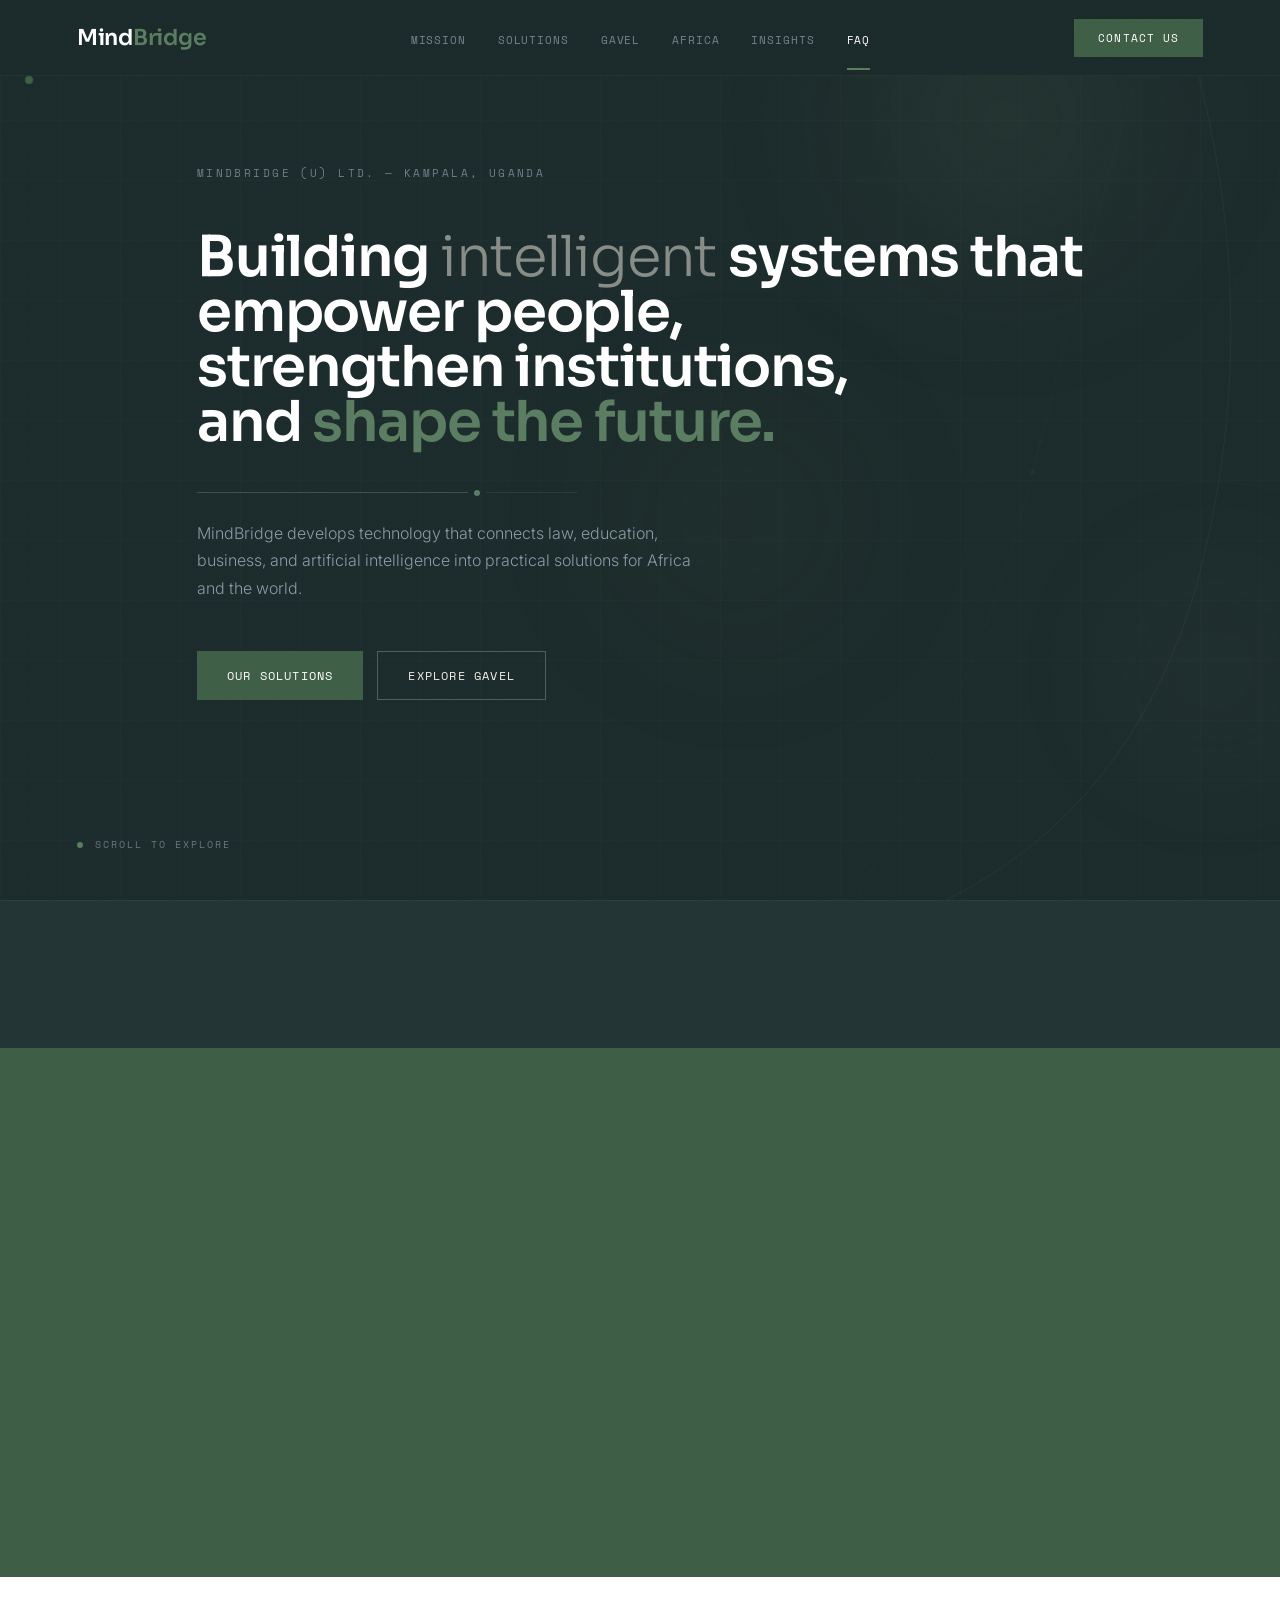
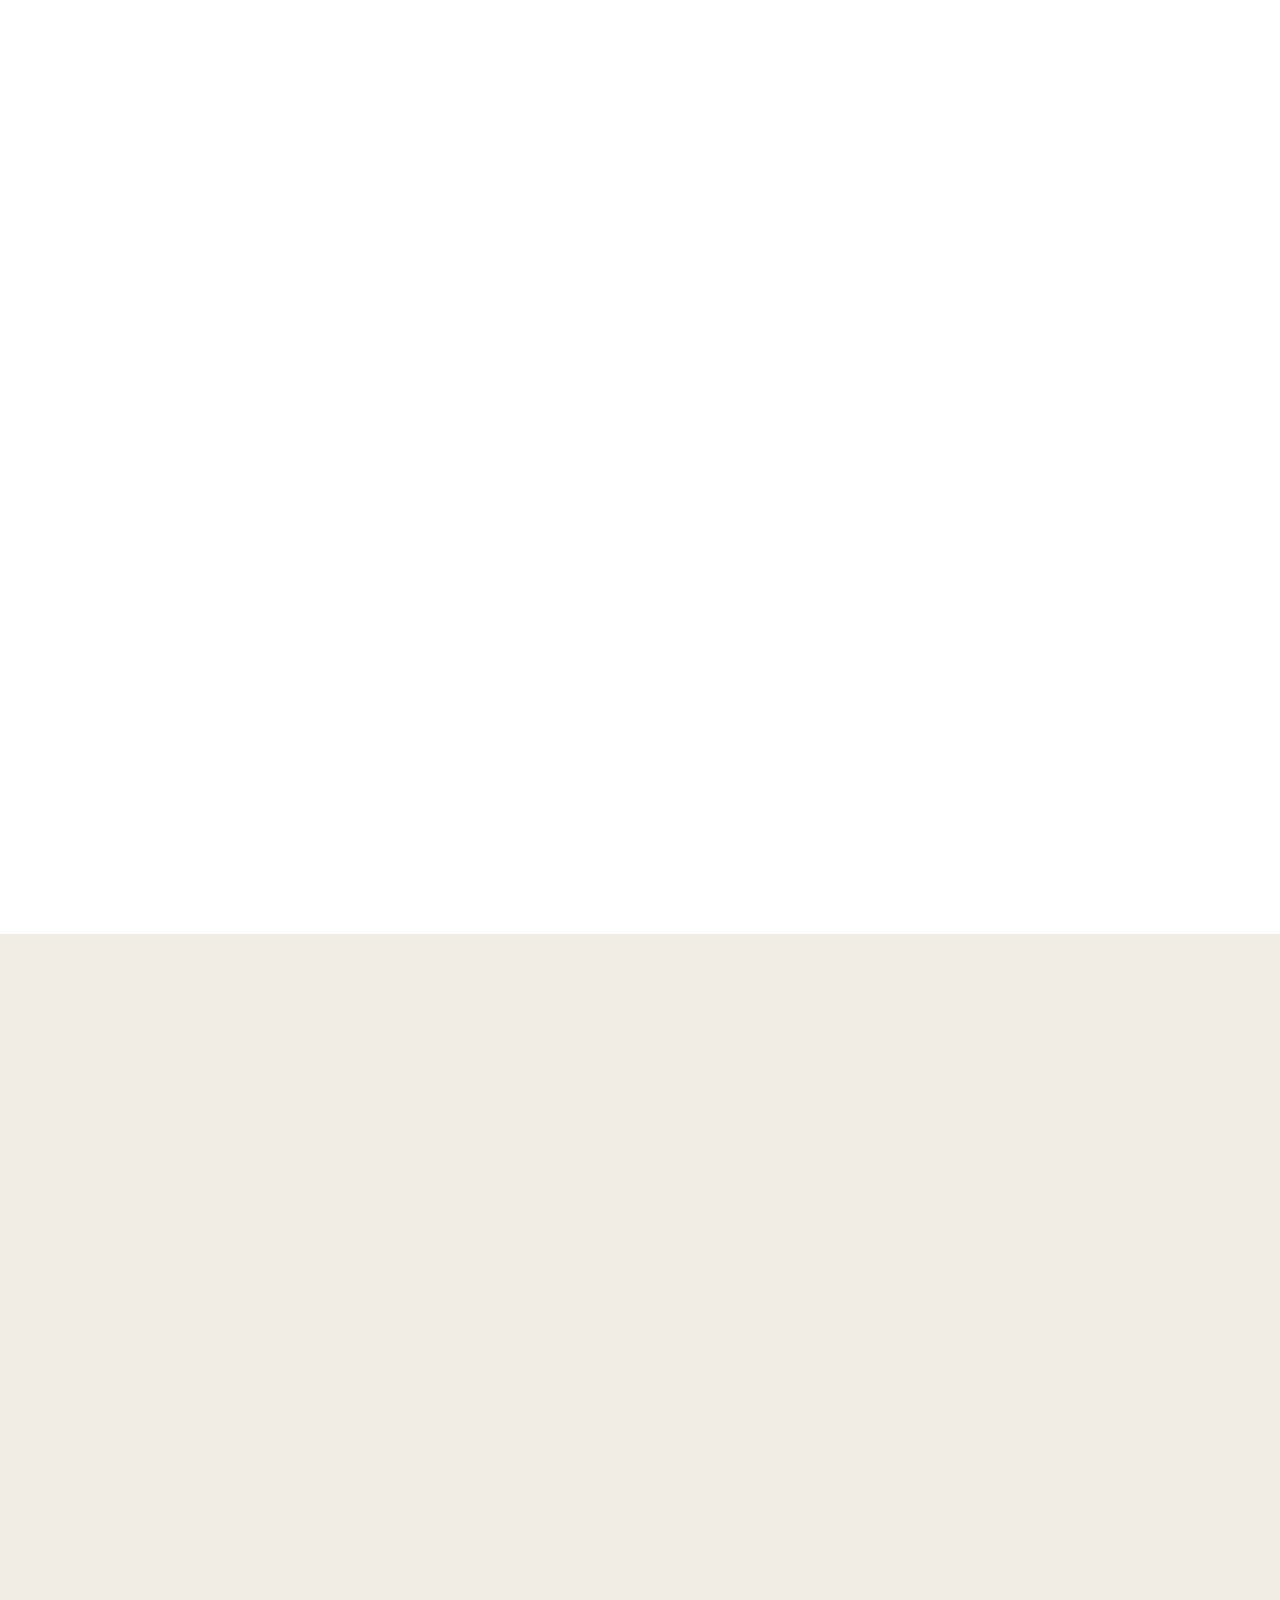
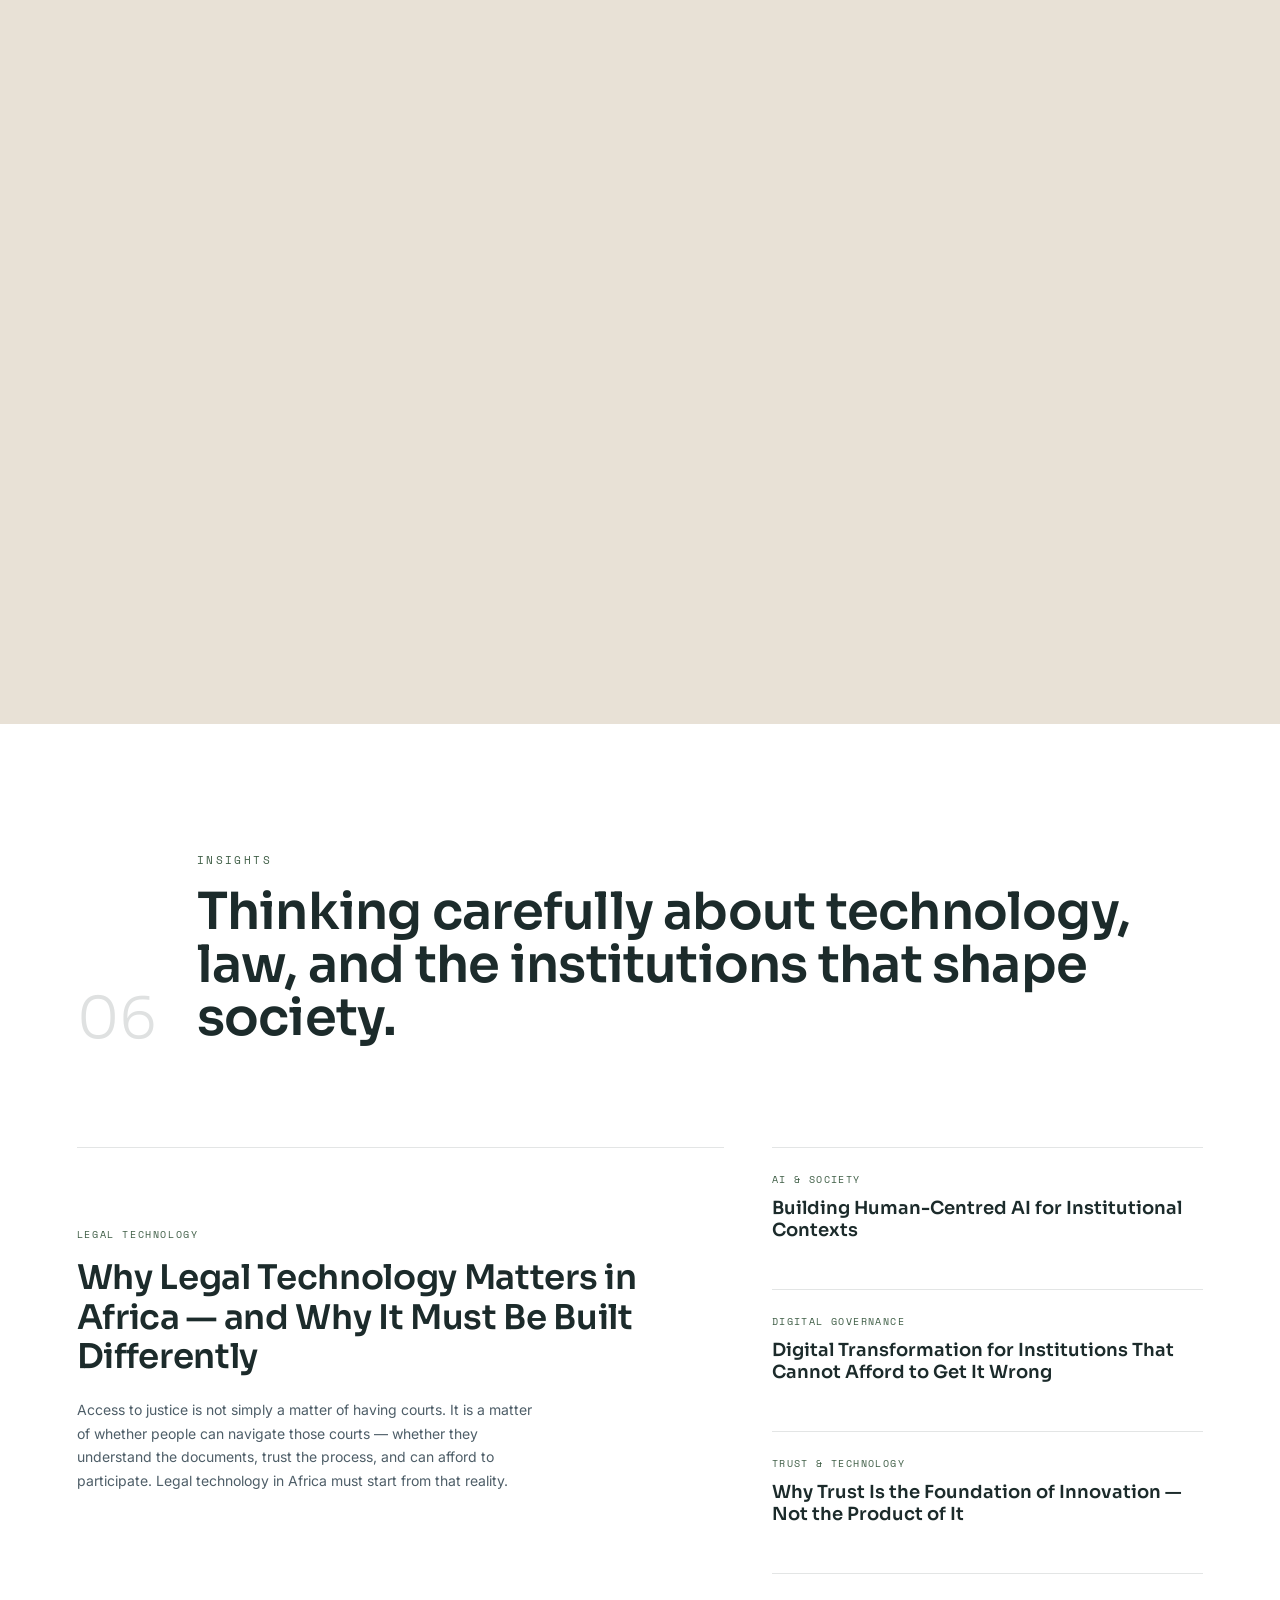
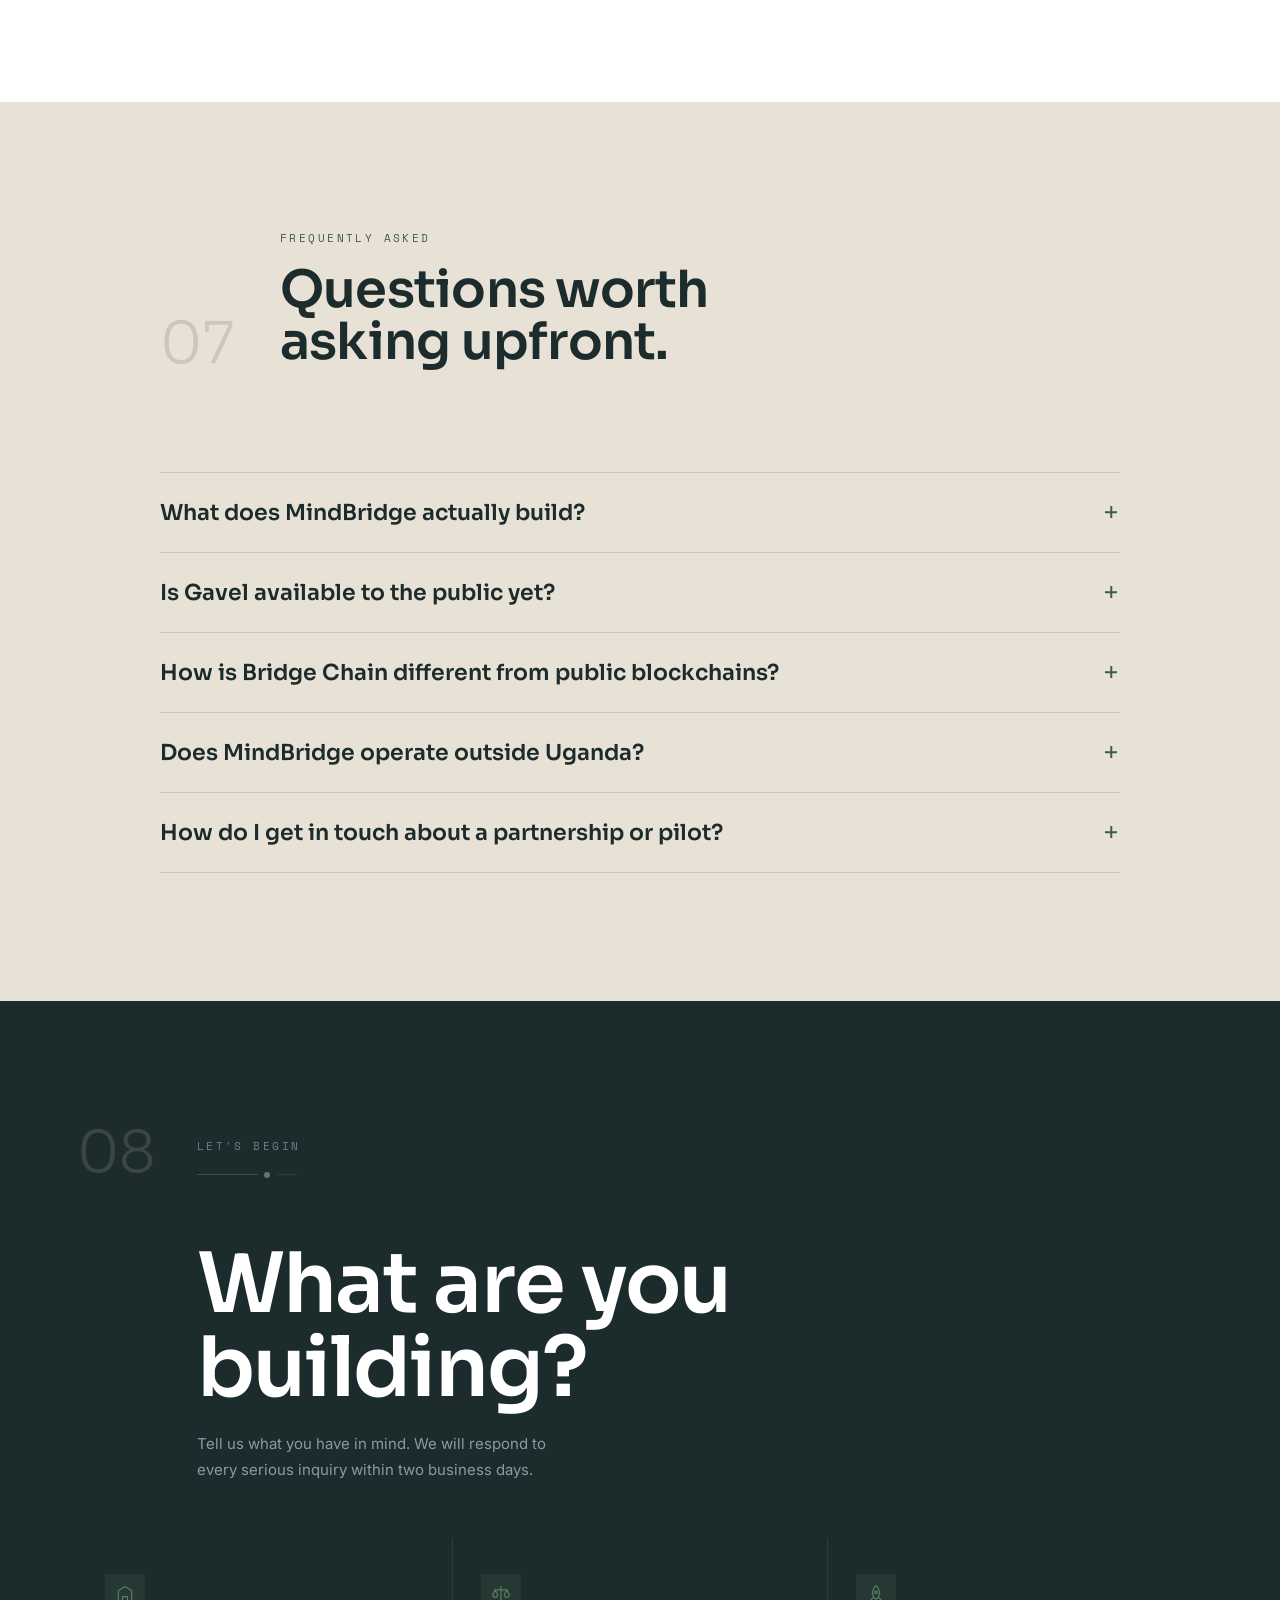
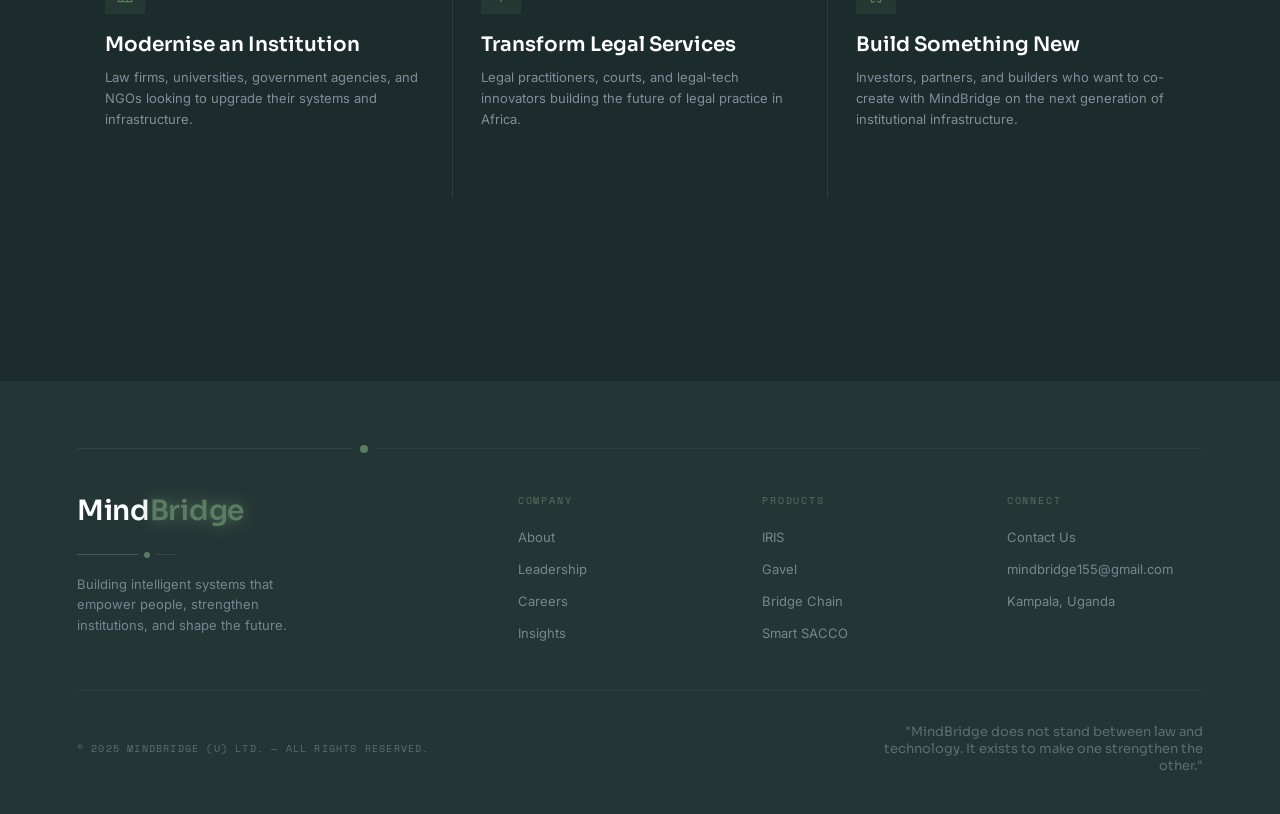
==== index.html @ 08a0a0b4 "Initial commit: MindBridge bold-editorial site Static site with hero, mission, principles, capabilit" ====
<!DOCTYPE html>
<html lang="en">
<head>
<meta charset="UTF-8">
<meta name="viewport" content="width=device-width, initial-scale=1.0">
<title>MindBridge — Building Intelligent Systems</title>
<meta name="description" content="MindBridge builds intelligent systems that connect law, education, business, and AI — starting in Uganda, built for institutions across Africa and the world.">
<meta name="theme-color" content="#1C2B2B">
<meta property="og:type" content="website">
<meta property="og:title" content="MindBridge — Building Intelligent Systems">
<meta property="og:description" content="MindBridge builds intelligent systems that connect law, education, business, and AI — starting in Uganda, built for institutions across Africa and the world.">
<link rel="icon" type="image/svg+xml" href="data:image/svg+xml,%3Csvg xmlns='http://www.w3.org/2000/svg' viewBox='0 0 32 32'%3E%3Crect width='32' height='32' rx='6' fill='%231C2B2B'/%3E%3Ctext x='16' y='22' font-family='Georgia,serif' font-size='18' fill='%235A7D61' text-anchor='middle'%3EM%3C/text%3E%3C/svg%3E">
<link rel="preconnect" href="https://fonts.googleapis.com">
<link rel="preconnect" href="https://fonts.gstatic.com" crossorigin>
<link href="https://fonts.googleapis.com/css2?family=Sora:wght@300;400;500;600;700&family=Inter:wght@300;400;500;600&family=Space+Mono:wght@400;700&display=swap" rel="stylesheet">
<link rel="stylesheet" href="css/style.css">
</head>
<body>

<a class="skip-link" href="#main-content">Skip to content</a>

<!-- ══ LOADING SCREEN ══ -->
<div id="loader">
  <div class="loader-word" id="lw">Mind<span class="vi">Bridge</span></div>
  <div class="loader-line-wrap">
    <div class="loader-bl" id="lbl"></div>
    <div class="loader-tail" id="ltail"></div>
  </div>
</div>

<!-- ══ SCROLL BRIDGE LINE ══ -->
<div id="scroll-bridge" aria-hidden="true">
  <div class="sb-track"></div>
  <div class="sb-fill" id="sb-fill"></div>
  <div class="sb-dot" id="sb-dot"></div>
</div>

<!-- ══ NAV ══ -->
<nav id="main-nav">
  <div class="nav-i">
    <a class="nav-logo" href="#" aria-label="MindBridge home">Mind<span class="vi">Bridge</span></a>
    <ul class="nav-links" id="nav-links">
      <li><a href="#mission">Mission</a></li>
      <li><a href="#capabilities">Solutions</a></li>
      <li><a href="#gavel">Gavel</a></li>
      <li><a href="#africa">Africa</a></li>
      <li><a href="#insights">Insights</a></li>
      <li><a href="#faq">FAQ</a></li>
      <li class="nav-links-cta-mobile"><button class="nav-cta" data-scroll-to="contact">Contact Us</button></li>
    </ul>
    <button class="nav-cta nav-cta-desktop" data-scroll-to="contact">Contact Us</button>
    <button class="nav-toggle" id="nav-toggle" aria-label="Toggle menu" aria-expanded="false" aria-controls="nav-links">
      <span></span><span></span><span></span>
    </button>
  </div>
</nav>

<main id="main-content">
<!-- ══════════════════════════
   HERO
══════════════════════════ -->
<section class="hero">
  <div class="hero-mesh" aria-hidden="true">
    <div class="mesh-blob mesh-blob-1"></div>
    <div class="mesh-blob mesh-blob-2"></div>
    <div class="mesh-blob mesh-blob-3"></div>
  </div>
  <div class="hero-grid"></div>
  <div class="hero-bg-leaf" aria-hidden="true">
    <svg viewBox="0 0 560 800" fill="none" preserveAspectRatio="xMaxYMid slice">
      <path d="M460 -20 C520 140 540 340 480 540 C420 720 300 800 160 840" stroke="white" stroke-width="1" opacity="0.04"/>
      <path d="M460 -20 C420 100 380 260 340 420 C300 580 240 700 160 840" stroke="white" stroke-width="0.7" opacity="0.028"/>
      <path d="M460 -20 C500 100 530 240 520 400 C508 540 460 660 380 760" stroke="white" stroke-width="0.5" opacity="0.02"/>
      <path d="M460 -20 L340 420" stroke="white" stroke-width="0.4" opacity="0.032"/>
      <circle cx="460" cy="-20" r="4" fill="white" opacity="0.035"/>
      <circle cx="340" cy="420" r="2.5" fill="white" opacity="0.025"/>
    </svg>
  </div>
  <div class="hero-body">
    <div class="hero-eye reveal"><span class="ey dk">MindBridge (U) Ltd. — Kampala, Uganda</span></div>
    <h1 class="hero-display reveal delay-1">
      Building <em>intelligent</em> systems that<br>
      empower people,<br>
      strengthen institutions,<br>
      and <span class="vi">shape the future.</span>
    </h1>
    <div class="hero-bl reveal delay-2">
      <div class="bl dk sm"><div class="s"></div><div class="d"></div><div class="t"></div></div>
    </div>
    <p class="hero-sub reveal delay-3">MindBridge develops technology that connects law, education, business, and artificial intelligence into practical solutions for Africa and the world.</p>
    <div class="hero-actions reveal delay-4">
      <button class="btn btn-v" data-scroll-to="capabilities">Our Solutions</button>
      <button class="btn btn-o" data-scroll-to="gavel">Explore Gavel</button>
    </div>
  </div>
  <div class="scroll-hint reveal delay-5">
    <div class="scroll-hint-line">
      <div class="scroll-dot"></div>
      <span class="scroll-label">Scroll to explore</span>
    </div>
  </div>
</section>

<div class="stats-strip">
  <div class="stats-inner">
    <div class="stat reveal"><div class="stat-num"><span class="stat-count" data-count="4">0</span><span class="vi">+</span></div><div class="stat-lbl">Core Products</div></div>
    <div class="stat reveal delay-1"><div class="stat-num"><span class="vi stat-count" data-count="1">0</span></div><div class="stat-lbl">Unified Identity Record</div></div>
    <div class="stat reveal delay-2"><div class="stat-num"><span class="stat-count" data-count="6">0</span><span class="vi">+</span></div><div class="stat-lbl">Sectors Served</div></div>
    <div class="stat reveal delay-3"><div class="stat-num"><span class="vi">∞</span></div><div class="stat-lbl">Built to Scale</div></div>
  </div>
</div>

<!-- ══════════════════════════
   MISSION
══════════════════════════ -->
<div id="mission" class="mission">
  <div class="mission-i reveal">
    <div class="mission-label">Our guiding<br>principle</div>
    <div class="mission-text">MindBridge exists to connect human intelligence, law, technology, and opportunity through thoughtful innovation.</div>
  </div>
</div>

<!-- ══════════════════════════
   PRINCIPLES
══════════════════════════ -->
<section id="principles" class="principles">
  <div class="principles-inner">
    <div class="ed-head reveal">
      <div class="ed-num">02</div>
      <div>
        <span class="ey v">Design &amp; Operating Philosophy</span>
        <div class="ed-title lg">Four qualities.<br>Every decision.</div>
      </div>
    </div>
    <div class="principles-grid">
      <button class="pc reveal" type="button" data-pc="0">
        <div class="pc-num">I</div>
        <div class="pc-body-col">
          <div class="pc-row-top">
            <div class="pc-title">Intelligent</div>
            <div class="pc-hint">Tap to explore</div>
          </div>
          <div class="pc-body">Technology that solves real problems with precision. Every system we build is grounded in deep research and disciplined thinking — never feature-led, always mission-led.</div>
        </div>
      </button>
      <button class="pc reveal" type="button" data-pc="1">
        <div class="pc-num">II</div>
        <div class="pc-body-col">
          <div class="pc-row-top">
            <div class="pc-title">Human</div>
            <div class="pc-hint">Tap to explore</div>
          </div>
          <div class="pc-body">Systems designed for people, not processes. Accessibility is not a feature — it is the foundation. If the most constrained user can navigate it, everyone can.</div>
        </div>
      </button>
      <button class="pc reveal" type="button" data-pc="2">
        <div class="pc-num">III</div>
        <div class="pc-body-col">
          <div class="pc-row-top">
            <div class="pc-title">Enduring</div>
            <div class="pc-hint">Tap to explore</div>
          </div>
          <div class="pc-body">We build for decades, not release cycles. Infrastructure that institutions can depend on — long after the trends have passed and the headlines have moved on.</div>
        </div>
      </button>
      <button class="pc reveal" type="button" data-pc="3">
        <div class="pc-num">IV</div>
        <div class="pc-body-col">
          <div class="pc-row-top">
            <div class="pc-title">Purposeful</div>
            <div class="pc-hint">Tap to explore</div>
          </div>
          <div class="pc-body">Nothing we build exists without a reason. Every feature, every interface, every interaction must serve the mission. If it cannot justify its presence, it does not ship.</div>
        </div>
      </button>
    </div>
  </div>
</section>

<!-- ══════════════════════════
   CAPABILITIES
══════════════════════════ -->
<section id="capabilities" class="capabilities">
  <div class="cap-inner">
    <div class="ed-head reveal">
      <div class="ed-num">03</div>
      <div>
        <span class="ey v">The MindBridge Ecosystem</span>
        <div class="ed-title lg">One ecosystem. Four products.<br>Built to work as one.</div>
      </div>
    </div>
    <div class="cap-grid">
      <div class="cap-card reveal">
        <div class="cap-icon" aria-hidden="true"><svg viewBox="0 0 24 24" fill="none" stroke="currentColor" stroke-width="1.5" stroke-linecap="round" stroke-linejoin="round"><path d="M12 3l7 3v5c0 4.5-3 8-7 9-4-1-7-4.5-7-9V6l7-3z"/><path d="M9 12l2 2 4-4"/></svg></div>
        <div class="cap-name-col">
          <div class="cap-eye">IRIS</div>
          <div class="cap-name">Identity Infrastructure</div>
        </div>
        <div class="cap-copy">
          <div class="cap-body">One verified record, recognised across every institution and transaction in Uganda.</div>
          <div class="cap-more">The identity spine of the MindBridge ecosystem — built on Bridge Chain for permanent, auditable verification across every institutional context.</div>
        </div>
      </div>
      <div class="cap-card reveal">
        <div class="cap-icon" aria-hidden="true"><svg viewBox="0 0 24 24" fill="none" stroke="currentColor" stroke-width="1.5" stroke-linecap="round" stroke-linejoin="round"><path d="M12 3v18"/><path d="M5 7h14"/><path d="M5 7l-3 6a3 3 0 006 0l-3-6z"/><path d="M19 7l-3 6a3 3 0 006 0l-3-6z"/></svg></div>
        <div class="cap-name-col">
          <div class="cap-eye">Gavel</div>
          <div class="cap-name">Legal Technology</div>
        </div>
        <div class="cap-copy">
          <div class="cap-body">Formalisation for Uganda's real economy — not just those who already know the system.</div>
          <div class="cap-more">Smart document creation, digital signatures, and identity-verified contracts. Legal access for individuals and businesses at every level of formality.</div>
        </div>
      </div>
      <div class="cap-card reveal">
        <div class="cap-icon" aria-hidden="true"><svg viewBox="0 0 24 24" fill="none" stroke="currentColor" stroke-width="1.5" stroke-linecap="round" stroke-linejoin="round"><path d="M9 15l6-6"/><path d="M8 12a4 4 0 010-6l2-2a4 4 0 016 6l-1 1"/><path d="M16 12a4 4 0 010 6l-2 2a4 4 0 01-6-6l1-1"/></svg></div>
        <div class="cap-name-col">
          <div class="cap-eye">Bridge Chain</div>
          <div class="cap-name">Blockchain Infrastructure</div>
        </div>
        <div class="cap-copy">
          <div class="cap-body">Immutable records. Verifiable history. A foundation that institutions can trust.</div>
          <div class="cap-more">Permissioned blockchain infrastructure that gives every transaction a permanent, tamper-proof record — the trust layer beneath everything MindBridge builds.</div>
        </div>
      </div>
      <div class="cap-card reveal">
        <div class="cap-icon" aria-hidden="true"><svg viewBox="0 0 24 24" fill="none" stroke="currentColor" stroke-width="1.5" stroke-linecap="round" stroke-linejoin="round"><path d="M3 10l9-6 9 6"/><path d="M5 10v9M9 10v9M15 10v9M19 10v9"/><path d="M3 21h18"/></svg></div>
        <div class="cap-name-col">
          <div class="cap-eye">Smart SACCO</div>
          <div class="cap-name">Cooperative Finance</div>
        </div>
        <div class="cap-copy">
          <div class="cap-body">Identity-first financial infrastructure for Uganda's cooperative sector.</div>
          <div class="cap-more">Built on IRIS and Bridge Chain, Smart SACCO connects Uganda's informal savings groups to formal financial systems — without erasing what makes them work.</div>
        </div>
      </div>
      <div class="cap-card reveal">
        <div class="cap-icon" aria-hidden="true"><svg viewBox="0 0 24 24" fill="none" stroke="currentColor" stroke-width="1.5" stroke-linecap="round" stroke-linejoin="round"><circle cx="12" cy="12" r="3"/><path d="M12 3v3M12 18v3M3 12h3M18 12h3M5.6 5.6l2.1 2.1M16.3 16.3l2.1 2.1M5.6 18.4l2.1-2.1M16.3 7.7l2.1-2.1"/></svg></div>
        <div class="cap-name-col">
          <div class="cap-eye">AI Research</div>
          <div class="cap-name">Applied Intelligence</div>
        </div>
        <div class="cap-copy">
          <div class="cap-body">AI systems designed for African legal and institutional contexts — not adapted, built here.</div>
          <div class="cap-more">Legal document intelligence, natural language processing for Luganda and English, and predictive analytics grounded in Uganda's real institutional landscape.</div>
        </div>
      </div>
      <div class="cap-card reveal">
        <div class="cap-icon" aria-hidden="true"><svg viewBox="0 0 24 24" fill="none" stroke="currentColor" stroke-width="1.5" stroke-linecap="round" stroke-linejoin="round"><path d="M6 3v18"/><path d="M6 4h11l-3 4 3 4H6"/></svg></div>
        <div class="cap-name-col">
          <div class="cap-eye">Governance</div>
          <div class="cap-name">Digital Governance</div>
        </div>
        <div class="cap-copy">
          <div class="cap-body">Infrastructure for government agencies, courts, and public institutions.</div>
          <div class="cap-more">Inter-agency data sharing, citizen record management, and transparent public-sector operations built on the same identity and trust infrastructure as every other MindBridge product.</div>
        </div>
      </div>
    </div>
  </div>
</section>

<!-- ══════════════════════════
   GAVEL SHOWCASE
══════════════════════════ -->
<section id="gavel" class="gavel-showcase">
  <div class="gs-inner">
    <div class="gs-head reveal">
      <span class="ey dk">Featured Product</span>
      <div class="bl dk sm divider-sm"><div class="s"></div><div class="d"></div><div class="t"></div></div>
    </div>
    <div class="gs-layout">
      <div class="gs-num reveal">04</div>
      <div class="gs-left reveal">
        <div class="gs-subtitle">Gavel — Formalisation<br>Made Simple.</div>
        <div class="gs-body">The legal-tech platform for Uganda's real economy. Gavel connects individuals, businesses, and legal institutions through verified documentation, digital signatures, and trusted identity — making the formal legal system accessible to everyone.</div>
        <div class="gs-phases">
          <div class="gs-phase current">
            <div class="gs-phase-dot"></div>
            <div class="gs-phase-name">Phase One — Informal Economy</div>
            <div class="gs-phase-tag">Active</div>
          </div>
          <div class="gs-phase">
            <div class="gs-phase-dot"></div>
            <div class="gs-phase-name">Phase Two — SME &amp; Professional</div>
            <div class="gs-phase-tag">Planned</div>
          </div>
          <div class="gs-phase">
            <div class="gs-phase-dot"></div>
            <div class="gs-phase-name">Phase Three — Institutional</div>
            <div class="gs-phase-tag">Planned</div>
          </div>
        </div>
        <div class="gs-cta">
          <button class="btn btn-v" data-scroll-to="contact">Request Early Access</button>
        </div>
      </div>

      <!-- Animated mockup -->
      <div class="gs-mockup reveal delay-2" id="gavel-mockup">
        <div class="gm-topbar">
          <div class="gm-dots">
            <div class="gm-dot"></div><div class="gm-dot"></div><div class="gm-dot"></div>
          </div>
          <div class="gm-title">gavel.mindbridge.co — Dashboard</div>
        </div>
        <div class="gm-body">
          <!-- Stats -->
          <div class="gm-stats">
            <div class="gm-stat">
              <div class="gm-stat-num" id="gm-stat-1">0</div>
              <div class="gm-stat-lbl">Documents</div>
            </div>
            <div class="gm-stat">
              <div class="gm-stat-num"><span id="gm-stat-2">0</span><span class="vi">%</span></div>
              <div class="gm-stat-lbl">Verified</div>
            </div>
            <div class="gm-stat">
              <div class="gm-stat-num" id="gm-stat-3">0</div>
              <div class="gm-stat-lbl">Active Cases</div>
            </div>
          </div>
          <!-- Progress -->
          <div class="gm-progress">
            <div class="gm-prog-label">Identity Verification Progress</div>
            <div class="gm-prog-track">
              <div class="gm-prog-fill" id="gm-progress"></div>
            </div>
          </div>
          <!-- Documents -->
          <div class="gm-docs">
            <div class="gm-doc" id="gm-doc-1">
              <div class="gm-doc-icon" aria-hidden="true">📄</div>
              <div class="gm-doc-info">
                <div class="gm-doc-name">Tenancy Agreement — Plot 14, Ntinda</div>
                <div class="gm-doc-meta">IRIS-UG-2025-0041 · 2 parties</div>
              </div>
              <div class="gm-doc-status verified">Verified</div>
            </div>
            <div class="gm-doc" id="gm-doc-2">
              <div class="gm-doc-icon" aria-hidden="true">📋</div>
              <div class="gm-doc-info">
                <div class="gm-doc-name">Business Partnership Agreement</div>
                <div class="gm-doc-meta">GVL-DOC-2025-0189 · 3 parties</div>
              </div>
              <div class="gm-doc-status verified">Verified</div>
            </div>
            <div class="gm-doc" id="gm-doc-3">
              <div class="gm-doc-icon" aria-hidden="true">⚖️</div>
              <div class="gm-doc-info">
                <div class="gm-doc-name">Affidavit of Identity — Court Submission</div>
                <div class="gm-doc-meta">GVL-DOC-2025-0201 · Pending review</div>
              </div>
              <div class="gm-doc-status pending">Pending</div>
            </div>
          </div>
        </div>
      </div>
    </div>
  </div>
</section>

<!-- ══════════════════════════
   AFRICA MAP
══════════════════════════ -->
<section id="africa" class="africa">
  <div class="africa-inner">
    <div class="africa-head reveal">
      <span class="ey v">Built for Africa. Designed for the World.</span>
      <div class="bl sm divider-sm"><div class="s"></div><div class="d"></div><div class="t"></div></div>
    </div>
    <div class="africa-layout">
      <div class="africa-num reveal">05</div>
      <div class="africa-text reveal">
        <div class="at-title">Rooted in Uganda.<br>Reaching every institution<br>that needs us.</div>
        <div class="at-body">MindBridge begins where the need is greatest — Uganda's legal, financial, and educational systems. But the infrastructure we build is designed to scale across Africa and serve institutional needs anywhere in the world.</div>
        <div class="africa-hubs">
          <div class="hub-item"><div class="hub-dot"></div><span class="hub-name">Kampala, Uganda</span><span class="hub-tag">Headquarters</span></div>
          <div class="hub-item inactive"><div class="hub-dot"></div><span class="hub-name">Nairobi, Kenya</span><span class="hub-tag">Expansion</span></div>
          <div class="hub-item inactive"><div class="hub-dot"></div><span class="hub-name">Lagos, Nigeria</span><span class="hub-tag">Future</span></div>
          <div class="hub-item inactive"><div class="hub-dot"></div><span class="hub-name">Accra, Ghana</span><span class="hub-tag">Future</span></div>
        </div>
      </div>

      <!-- SVG Africa Map -->
      <div class="africa-map-wrap reveal delay-2">
        <svg id="africa-map" viewBox="0 0 300 340" fill="none" xmlns="http://www.w3.org/2000/svg" role="img" aria-label="Map showing MindBridge's hub in Kampala connecting to expansion cities across Africa">
          <!-- Africa outline — simplified clean path -->
          <path d="M120 10 C100 8 80 14 65 26 C50 38 42 55 38 72 C34 89 34 107 36 122 C38 137 42 150 38 162 C34 174 26 183 22 196 C18 209 20 225 26 240 C32 255 42 268 54 278 C66 288 80 294 95 296 C110 298 126 295 140 288 C154 281 166 270 175 257 C184 244 189 229 192 215 C195 201 195 187 194 174 C193 161 190 148 192 136 C194 124 202 114 206 103 C210 92 210 79 207 68 C204 57 197 48 188 41 C179 34 168 30 158 26 C148 22 135 12 120 10Z"
            fill="none" stroke="rgba(28,43,43,0.15)" stroke-width="1.5"/>

          <!-- Interior texture lines -->
          <path d="M80 80 C90 100 95 130 88 155" stroke="rgba(28,43,43,0.06)" stroke-width="1" fill="none"/>
          <path d="M140 50 C145 80 148 110 142 140" stroke="rgba(28,43,43,0.06)" stroke-width="1" fill="none"/>
          <path d="M60 140 C80 145 110 148 140 145" stroke="rgba(28,43,43,0.06)" stroke-width="1" fill="none"/>

          <!-- Connection lines between hubs -->
          <!-- Kampala → Nairobi -->
          <path id="mc-1" class="map-connection" d="M148 178 C160 175 168 170 175 162"/>
          <!-- Kampala → Lagos -->
          <path id="mc-2" class="map-connection" d="M148 178 C130 165 100 148 75 130"/>
          <!-- Kampala → Accra -->
          <path id="mc-3" class="map-connection" d="M148 178 C120 170 90 160 65 148"/>
          <!-- Kampala → World (north) -->
          <path id="mc-4" class="map-connection" d="M148 178 C150 140 148 100 142 60" stroke="rgba(90,125,97,0.3)"/>

          <!-- Kampala (HQ) — pulsing -->
          <circle id="mp-kampala" class="map-pulse" cx="148" cy="178" r="5" fill="#3F5E46"/>
          <circle id="mr-kampala" class="map-pulse-ring" cx="148" cy="178" r="4"/>

          <!-- Nairobi -->
          <circle id="mp-nairobi" class="map-pulse" cx="178" cy="160" r="3.5" fill="#8A9BA8" opacity="0"/>
          <!-- Lagos -->
          <circle id="mp-lagos" class="map-pulse" cx="72" cy="128" r="3.5" fill="#8A9BA8" opacity="0"/>
          <!-- Accra -->
          <circle id="mp-accra" class="map-pulse" cx="62" cy="146" r="3.5" fill="#8A9BA8" opacity="0"/>

          <!-- Labels -->
          <text x="152" y="192" font-family="Space Mono" font-size="7" fill="rgba(63,94,70,0.7)" letter-spacing="0.05em">Kampala</text>
          <text x="180" y="158" font-family="Space Mono" font-size="6" fill="rgba(138,155,168,0.4)" letter-spacing="0.04em">Nairobi</text>
          <text x="52" y="122" font-family="Space Mono" font-size="6" fill="rgba(138,155,168,0.35)" letter-spacing="0.04em">Lagos</text>
        </svg>
      </div>
    </div>
  </div>
</section>

<!-- ══════════════════════════
   INSIGHTS
══════════════════════════ -->
<section id="insights" class="insights">
  <div class="insights-inner">
    <div class="ed-head reveal">
      <div class="ed-num">06</div>
      <div>
        <span class="ey v">Insights</span>
        <div class="ed-title lg">Thinking carefully about technology,<br>law, and the institutions that shape society.</div>
      </div>
    </div>
    <div class="insights-grid">
      <button class="ins-card featured reveal" type="button">
        <div class="ins-cat">Legal Technology</div>
        <div class="ins-title">Why Legal Technology Matters in Africa — and Why It Must Be Built Differently</div>
        <div class="ins-underline"></div>
        <div class="ins-body">Access to justice is not simply a matter of having courts. It is a matter of whether people can navigate those courts — whether they understand the documents, trust the process, and can afford to participate. Legal technology in Africa must start from that reality.</div>
        <div class="ins-read">5 min read</div>
      </button>
      <div class="ins-side">
        <button class="ins-small reveal delay-1" type="button">
          <div class="ins-small-cat">AI &amp; Society</div>
          <div class="ins-small-title">Building Human-Centred AI for Institutional Contexts</div>
          <div class="ins-read-time">4 min read</div>
        </button>
        <button class="ins-small reveal delay-2" type="button">
          <div class="ins-small-cat">Digital Governance</div>
          <div class="ins-small-title">Digital Transformation for Institutions That Cannot Afford to Get It Wrong</div>
          <div class="ins-read-time">6 min read</div>
        </button>
        <button class="ins-small reveal delay-3" type="button">
          <div class="ins-small-cat">Trust &amp; Technology</div>
          <div class="ins-small-title">Why Trust Is the Foundation of Innovation — Not the Product of It</div>
          <div class="ins-read-time">3 min read</div>
        </button>
      </div>
    </div>
  </div>
</section>

<!-- ══════════════════════════
   FAQ
══════════════════════════ -->
<section id="faq" class="faq">
  <div class="faq-inner">
    <div class="ed-head reveal">
      <div class="ed-num">07</div>
      <div>
        <span class="ey v">Frequently Asked</span>
        <div class="ed-title lg">Questions worth<br>asking upfront.</div>
      </div>
    </div>
    <div class="faq-list">
      <div class="faq-item reveal">
        <button class="faq-q" type="button" aria-expanded="false">
          <span>What does MindBridge actually build?</span>
          <span class="faq-icon" aria-hidden="true"></span>
        </button>
        <div class="faq-a"><p>Four connected products on one foundation: IRIS for verified identity, Gavel for legal documentation, Bridge Chain as the trust and audit layer, and Smart SACCO for cooperative finance. Every product references the same identity record instead of duplicating it.</p></div>
      </div>
      <div class="faq-item reveal delay-1">
        <button class="faq-q" type="button" aria-expanded="false">
          <span>Is Gavel available to the public yet?</span>
          <span class="faq-icon" aria-hidden="true"></span>
        </button>
        <div class="faq-a"><p>Gavel is currently in Phase One, focused on Uganda's informal economy. Request early access through the contact form below and we'll reach out as later phases open to SMEs and institutions.</p></div>
      </div>
      <div class="faq-item reveal delay-2">
        <button class="faq-q" type="button" aria-expanded="false">
          <span>How is Bridge Chain different from public blockchains?</span>
          <span class="faq-icon" aria-hidden="true"></span>
        </button>
        <div class="faq-a"><p>Bridge Chain is permissioned infrastructure built for institutions, not speculation. Every participant is identity-verified through IRIS, and the chain exists to make records auditable and tamper-proof — not to be traded.</p></div>
      </div>
      <div class="faq-item reveal delay-3">
        <button class="faq-q" type="button" aria-expanded="false">
          <span>Does MindBridge operate outside Uganda?</span>
          <span class="faq-icon" aria-hidden="true"></span>
        </button>
        <div class="faq-a"><p>Not yet. We're deliberately starting where the need is greatest, proving the infrastructure in Uganda, then expanding to Nairobi, Lagos, and Accra as each product matures.</p></div>
      </div>
      <div class="faq-item reveal delay-4">
        <button class="faq-q" type="button" aria-expanded="false">
          <span>How do I get in touch about a partnership or pilot?</span>
          <span class="faq-icon" aria-hidden="true"></span>
        </button>
        <div class="faq-a"><p>Use the "What are you building?" form below and choose the path closest to your goal. Every serious inquiry gets a response within two business days.</p></div>
      </div>
    </div>
  </div>
</section>

<!-- ══════════════════════════
   CONTACT
══════════════════════════ -->
<section id="contact" class="contact-section">
  <div class="contact-inner">
    <div class="contact-head ed-head">
      <div class="ed-num on-dark">08</div>
      <div>
        <span class="ey dk">Let's Begin</span>
        <div class="bl dk sm divider-sm"><div class="s"></div><div class="d"></div><div class="t"></div></div>
      </div>
    </div>
    <div class="contact-q reveal">What are you<br>building?</div>
    <p class="reveal section-intro on-dark">Tell us what you have in mind. We will respond to every serious inquiry within two business days.</p>

    <div class="contact-paths">
      <button class="cp reveal" type="button" data-path="institution">
        <span class="cp-icon" aria-hidden="true"><svg viewBox="0 0 24 24" fill="none" stroke="currentColor" stroke-width="1.5" stroke-linecap="round" stroke-linejoin="round"><path d="M4 21V8l8-5 8 5v13"/><path d="M9 21v-6h6v6"/><path d="M4 21h16"/></svg></span>
        <div class="cp-title">Modernise an Institution</div>
        <div class="cp-desc">Law firms, universities, government agencies, and NGOs looking to upgrade their systems and infrastructure.</div>
        <div class="cp-select">Selected →</div>
      </button>
      <button class="cp reveal delay-1" type="button" data-path="legal">
        <span class="cp-icon" aria-hidden="true"><svg viewBox="0 0 24 24" fill="none" stroke="currentColor" stroke-width="1.5" stroke-linecap="round" stroke-linejoin="round"><path d="M12 3v18"/><path d="M5 7h14"/><path d="M5 7l-3 6a3 3 0 006 0l-3-6z"/><path d="M19 7l-3 6a3 3 0 006 0l-3-6z"/></svg></span>
        <div class="cp-title">Transform Legal Services</div>
        <div class="cp-desc">Legal practitioners, courts, and legal-tech innovators building the future of legal practice in Africa.</div>
        <div class="cp-select">Selected →</div>
      </button>
      <button class="cp reveal delay-2" type="button" data-path="new">
        <span class="cp-icon" aria-hidden="true"><svg viewBox="0 0 24 24" fill="none" stroke="currentColor" stroke-width="1.5" stroke-linecap="round" stroke-linejoin="round"><path d="M12 2c2.5 2 4 5.5 4 9 0 2-.5 3.5-1 4.5l-3 3-3-3c-.5-1-1-2.5-1-4.5 0-3.5 1.5-7 4-9z"/><circle cx="12" cy="10" r="1.5"/><path d="M9 16l-3 3 1 3 3-1M15 16l3 3-1 3-3-1"/></svg></span>
        <div class="cp-title">Build Something New</div>
        <div class="cp-desc">Investors, partners, and builders who want to co-create with MindBridge on the next generation of institutional infrastructure.</div>
        <div class="cp-select">Selected →</div>
      </button>
    </div>

    <div class="contact-form-wrap" id="contact-form-wrap">
      <div class="cf-context" id="cf-context"></div>
      <form class="contact-form" id="contact-form">
        <div class="fg">
          <label for="cf-name">Full Name</label>
          <input type="text" id="cf-name" name="name" placeholder="Your name" required>
        </div>
        <div class="fg">
          <label for="cf-org">Organisation</label>
          <input type="text" id="cf-org" name="organisation" placeholder="Company, firm, or institution">
        </div>
        <div class="fg">
          <label for="cf-email">Email Address</label>
          <input type="email" id="cf-email" name="email" placeholder="your@email.com" required>
        </div>
        <div class="fg">
          <label for="cf-country">Country</label>
          <input type="text" id="cf-country" name="country" placeholder="Uganda">
        </div>
        <div class="fg cf-full">
          <label for="cf-message">Tell us what you're building</label>
          <textarea id="cf-message" name="message" rows="4" placeholder="Describe what you have in mind — the problem, the goal, or simply where you are." required></textarea>
        </div>
        <div class="fg cf-full cf-start">
          <button class="btn btn-v" type="submit">Send Message</button>
          <div class="cf-status" id="cf-status" role="status" aria-live="polite"></div>
        </div>
      </form>
    </div>
  </div>
</section>
</main>

<button id="back-to-top" class="back-to-top" aria-label="Back to top" type="button">
  <svg viewBox="0 0 24 24" fill="none" stroke="currentColor" stroke-width="2" stroke-linecap="round" stroke-linejoin="round"><path d="M12 19V5"/><path d="M5 12l7-7 7 7"/></svg>
</button>

<!-- ══════════════════════════
   FOOTER
══════════════════════════ -->
<footer id="footer">
  <div class="footer-i">
    <div class="footer-bridge-complete" id="footer-bridge">
      <div class="fbc-left"></div>
      <div class="fbc-dot"></div>
      <div class="fbc-right"></div>
    </div>
    <div class="footer-top">
      <div class="f-brand">
        <div class="f-wm">Mind<span class="vi" id="footer-vi">Bridge</span></div>
        <div class="bl dk sm divider-sm"><div class="s"></div><div class="d"></div><div class="t"></div></div>
        <p class="f-tagline">Building intelligent systems that empower people, strengthen institutions, and shape the future.</p>
      </div>
      <div class="f-col">
        <div class="f-col-h">Company</div>
        <ul><li><a href="#">About</a></li><li><a href="#">Leadership</a></li><li><a href="#">Careers</a></li><li><a href="#insights">Insights</a></li></ul>
      </div>
      <div class="f-col">
        <div class="f-col-h">Products</div>
        <ul><li><a href="#capabilities">IRIS</a></li><li><a href="#gavel">Gavel</a></li><li><a href="#capabilities">Bridge Chain</a></li><li><a href="#capabilities">Smart SACCO</a></li></ul>
      </div>
      <div class="f-col">
        <div class="f-col-h">Connect</div>
        <ul>
          <li><a href="#contact">Contact Us</a></li>
          <li><a href="mailto:mindbridge155@gmail.com">mindbridge155@gmail.com</a></li>
          <li><span>Kampala, Uganda</span></li>
        </ul>
      </div>
    </div>
    <div class="footer-bottom">
      <div class="f-copy">© 2025 MindBridge (U) Ltd. — All rights reserved.</div>
      <div class="f-principle">"MindBridge does not stand between law and technology. It exists to make one strengthen the other."</div>
    </div>
  </div>
</footer>

<script src="js/main.js"></script>
</body>
</html>
---- css/style.css ----
/* ═══════════════════════════════
   DESIGN CONSTITUTION v2.0 — BOLD EDITORIAL
═══════════════════════════════ */
:root {
  --ink:         #1C2B2B;
  --ink-s:       #243535;
  --ink-m:       #2E4040;
  --parch:       #F2EDE4;
  --parch-d:     #E8E1D6;
  --verdant:     #3F5E46;
  --verdant-up:  #5A7D61;
  --verdant-p:   #EDF1EC;
  --slate:       #8A9BA8;
  --slate-lt:    #4E5E68;
  --slate-f:     rgba(138,155,168,0.1);
  --white:       #FFFFFF;
  --f-display: 'Sora', system-ui, sans-serif;
  --f-sans:  'Inter', system-ui, sans-serif;
  --f-mono:  'Space Mono', monospace;
  --ease: cubic-bezier(0.25, 0.46, 0.45, 0.94);
  --wrap-max: 1360px;
  --pad: clamp(20px, 6vw, 80px);
  --idx-w: 92px;
  --nav-h: 76px;
}
*, *::before, *::after { box-sizing: border-box; margin: 0; padding: 0; }
html { scroll-behavior: smooth; scroll-padding-top: var(--nav-h); }
body { font-family: var(--f-sans); background: var(--parch); color: var(--ink); -webkit-font-smoothing: antialiased; overflow-x: hidden; }

/* ── LOADING SCREEN ── */
#loader {
  position: fixed; inset: 0; z-index: 9999;
  background: var(--ink);
  display: flex; align-items: center; justify-content: center;
  flex-direction: column; gap: 28px;
  transition: opacity 0.6s var(--ease), visibility 0.6s;
}
#loader.done { opacity: 0; visibility: hidden; }
.loader-word {
  font-family: var(--f-display); font-size: clamp(36px, 7vw, 68px);
  font-weight: 600; color: var(--white); letter-spacing: -0.02em;
  opacity: 0; transform: translateY(10px);
  transition: opacity 0.5s var(--ease), transform 0.5s var(--ease);
}
.loader-word .vi { color: var(--verdant-up); }
.loader-word.show { opacity: 1; transform: translateY(0); }
.loader-bl {
  width: 0; height: 2px; max-width: 320px;
  background: var(--verdant-up);
  transition: width 1.2s var(--ease);
  position: relative;
}
.loader-bl::after {
  content: '';
  position: absolute; right: -4px; top: -3px;
  width: 8px; height: 8px;
  background: var(--verdant-up);
  opacity: 0; transition: opacity 0.3s;
}
.loader-bl.grow { width: 320px; }
.loader-bl.grow::after { opacity: 1; }
.loader-tail {
  width: 0; height: 1px; background: rgba(138,155,168,0.3);
  transition: width 0.8s 1.0s var(--ease);
}
.loader-tail.grow { width: 100px; }
.loader-line-wrap { display: flex; align-items: center; }

/* ── SCROLL BRIDGE LINE ── */
#scroll-bridge {
  position: fixed; left: 28px; top: var(--nav-h); bottom: 0;
  width: 2px; z-index: 100; pointer-events: none;
}
.sb-track { position: absolute; inset: 0; background: rgba(28,43,43,0.06); }
.sb-fill {
  position: absolute; top: 0; left: 0; right: 0;
  height: 0%; background: var(--verdant);
  transition: height 0.1s linear;
}
.sb-dot {
  position: absolute; left: -3px;
  width: 8px; height: 8px; border-radius: 50%;
  background: var(--verdant);
  transition: top 0.1s linear;
  top: 0%;
}
@media (max-width: 900px) { #scroll-bridge { display: none; } }

/* ── NAV ── */
nav {
  position: fixed; top: 0; left: 0; right: 0; z-index: 500;
  height: var(--nav-h);
  background: rgba(28,43,43,0.95);
  backdrop-filter: blur(16px);
  border-bottom: 1px solid rgba(255,255,255,0.04);
  transition: background 0.3s var(--ease);
}
nav.light {
  background: rgba(242,237,228,0.96);
  border-bottom: 1px solid rgba(28,43,43,0.08);
}
.nav-i {
  max-width: var(--wrap-max); margin: 0 auto; padding: 0 var(--pad);
  height: 100%; display: flex; align-items: center; justify-content: space-between;
}
.nav-logo {
  font-family: var(--f-display); font-size: 22px; font-weight: 600;
  color: var(--white); cursor: pointer; letter-spacing: -0.01em;
  text-decoration: none;
  transition: color 0.3s;
}
.nav-logo .vi { color: var(--verdant-up); }
nav.light .nav-logo { color: var(--ink); }
.nav-links { display: flex; gap: 32px; list-style: none; align-items: center; }
.nav-links a {
  font-family: var(--f-mono); font-size: 11px; letter-spacing: 0.08em; color: rgba(138,155,168,0.8);
  text-decoration: none; transition: color 0.2s; cursor: pointer;
  text-transform: uppercase;
}
.nav-links a:hover { color: var(--white); }
nav.light .nav-links a { color: var(--slate-lt); }
nav.light .nav-links a:hover { color: var(--ink); }
.nav-cta {
  font-family: var(--f-mono); font-size: 11px; font-weight: 400;
  letter-spacing: 0.1em; text-transform: uppercase;
  background: var(--verdant); color: var(--white);
  border: none; padding: 11px 24px; border-radius: 0;
  cursor: pointer; transition: background 0.2s, transform 0.2s;
}
.nav-cta:hover { background: var(--verdant-up); transform: translateY(-1px); }

.nav-links a.active { color: var(--white); position: relative; }
nav.light .nav-links a.active { color: var(--ink); }
.nav-links a.active::after {
  content: ''; position: absolute; left: 0; right: 0; bottom: -22px;
  height: 2px; background: var(--verdant-up);
}

/* Mobile nav toggle */
.nav-toggle {
  display: none; flex-direction: column; justify-content: center; gap: 5px;
  width: 32px; height: 32px; background: none; border: none; cursor: pointer;
  padding: 0; z-index: 600;
}
.nav-toggle span {
  display: block; width: 100%; height: 1.5px; background: var(--white);
  transition: transform 0.3s var(--ease), opacity 0.3s var(--ease), background 0.3s;
}
nav.light .nav-toggle span { background: var(--ink); }
.nav-toggle.active span:nth-child(1) { transform: translateY(6.5px) rotate(45deg); }
.nav-toggle.active span:nth-child(2) { opacity: 0; }
.nav-toggle.active span:nth-child(3) { transform: translateY(-6.5px) rotate(-45deg); }

.nav-links-cta-mobile { display: none; }

@media (max-width: 860px) {
  .nav-toggle { display: flex; }
  .nav-cta-desktop { display: none; }
  .nav-links {
    display: flex; flex-direction: column; align-items: flex-start; gap: 0;
    position: fixed; top: var(--nav-h); left: 0; right: 0;
    height: calc(100vh - var(--nav-h));
    background: var(--ink); padding: 12px var(--pad) 32px;
    transform: translateY(-8px); opacity: 0; visibility: hidden; pointer-events: none;
    transition: opacity 0.3s var(--ease), transform 0.3s var(--ease), visibility 0.3s;
    overflow-y: auto;
  }
  .nav-links.open { opacity: 1; transform: translateY(0); visibility: visible; pointer-events: auto; }
  .nav-links li { width: 100%; border-bottom: 1px solid rgba(255,255,255,0.06); }
  .nav-links a { display: block; padding: 20px 0; font-size: 13px; letter-spacing: 0.06em; }
  .nav-links a.active::after { display: none; }
  .nav-links-cta-mobile { display: block; width: 100%; border-bottom: none; padding: 24px 0 0; }
  .nav-links-cta-mobile .nav-cta { width: 100%; padding: 16px 22px; }
}

/* ── GLOBAL UTILS ── */
.wrap { max-width: var(--wrap-max); margin: 0 auto; padding: 0 var(--pad); }

.ey {
  font-family: var(--f-mono); font-size: 11px; letter-spacing: 0.22em;
  text-transform: uppercase; color: var(--slate); display: block;
}
.ey.v { color: var(--verdant); }
.ey.dk { opacity: 0.75; }
.ey.vp { color: var(--verdant-p); opacity: 0.65; }

/* Bridge Line component */
.bl { display: flex; align-items: center; }
.bl .s  { height: 2px; background: var(--ink); flex: 3; }
.bl .d  { width: 8px; height: 8px; border-radius: 50%; background: var(--verdant); flex-shrink: 0; margin: 0 7px; }
.bl .t  { height: 1px; background: var(--slate); flex: 1; opacity: 0.3; }
.bl.dk .s { background: var(--parch); opacity: 0.18; }
.bl.dk .d { background: var(--verdant-up); }
.bl.dk .t { opacity: 0.15; }
.bl.sm .s { height: 1px; }
.bl.sm .d { width: 6px; height: 6px; margin: 0 6px; }

/* Reveal animation */
.reveal { opacity: 0; transform: translateY(28px); transition: opacity 0.7s var(--ease), transform 0.7s var(--ease); }
.reveal.in { opacity: 1; transform: translateY(0); }
.reveal.delay-1 { transition-delay: 0.1s; }
.reveal.delay-2 { transition-delay: 0.2s; }
.reveal.delay-3 { transition-delay: 0.3s; }
.reveal.delay-4 { transition-delay: 0.4s; }
.reveal.delay-5 { transition-delay: 0.5s; }

.skip-link {
  position: fixed; top: -60px; left: 12px; z-index: 10000;
  background: var(--verdant); color: var(--white);
  font-family: var(--f-sans); font-size: 12px; font-weight: 600;
  padding: 10px 18px; text-decoration: none;
  transition: top 0.2s var(--ease);
}
.skip-link:focus { top: 12px; }

.divider-sm { margin-top: 8px; max-width: 100px; }
.section-intro { font-size: 15px; color: var(--slate); opacity: 0.9; margin: 18px 0 0; max-width: 480px; line-height: 1.7; }
.hub-item.inactive .hub-dot { background: var(--slate); opacity: 0.4; }
.hub-item.inactive .hub-tag { opacity: 0.4; }

/* ════════════════════════
   EDITORIAL SECTION HEADER
   (reused across sections — a persistent numbered
   "runner" column keeps every section on one grid)
════════════════════════ */
.ed-head {
  display: grid; grid-template-columns: var(--idx-w) 1fr;
  column-gap: 28px; align-items: end;
  margin-bottom: clamp(56px, 8vw, 120px);
}
.ed-num {
  font-family: var(--f-display); font-weight: 300;
  font-size: clamp(40px, 4.5vw, 64px); line-height: 0.85;
  color: rgba(28,43,43,0.14);
}
.ed-num.on-dark { color: rgba(242,237,228,0.14); }
.ed-head .ey { margin-bottom: 18px; }
.ed-title {
  font-family: var(--f-display); font-weight: 600; letter-spacing: -0.015em;
  line-height: 1.03; color: var(--ink);
}
.ed-title.on-dark { color: var(--white); }
.ed-title.xl { font-size: clamp(38px, 5.4vw, 80px); }
.ed-title.lg { font-size: clamp(30px, 4vw, 52px); }
@media (max-width: 720px) {
  .ed-head { grid-template-columns: 1fr; row-gap: 20px; align-items: start; }
  .ed-num { font-size: 34px; }
}

.gs-head, .africa-head, .contact-head { margin-bottom: clamp(40px, 6vw, 64px); }

/* ════════════════════════
   HERO
════════════════════════ */
.hero {
  background: var(--ink); min-height: 100vh;
  display: flex; flex-direction: column;
  position: relative; overflow: hidden;
  padding-top: var(--nav-h);
}
.hero-bg-leaf {
  position: absolute; top: 0; right: 0;
  width: 50vw; max-width: 600px; height: 100%;
  pointer-events: none;
}
.hero-bg-leaf svg { width: 100%; height: 100%; }

.hero-mesh { position: absolute; inset: 0; overflow: hidden; pointer-events: none; z-index: 0; transition: transform 0.3s ease-out; }
.mesh-blob {
  position: absolute; border-radius: 50%; filter: blur(70px);
  opacity: 0.5; will-change: transform;
  animation: meshDrift 22s ease-in-out infinite;
}
.mesh-blob-1 {
  width: 420px; height: 420px; top: -10%; right: 5%;
  background: radial-gradient(circle, rgba(90,125,97,0.35), transparent 70%);
  animation-duration: 24s;
}
.mesh-blob-2 {
  width: 320px; height: 320px; top: 40%; right: 30%;
  background: radial-gradient(circle, rgba(63,94,70,0.3), transparent 70%);
  animation-duration: 28s; animation-delay: -6s;
}
.mesh-blob-3 {
  width: 260px; height: 260px; top: 60%; right: -5%;
  background: radial-gradient(circle, rgba(138,155,168,0.18), transparent 70%);
  animation-duration: 20s; animation-delay: -12s;
}
@keyframes meshDrift {
  0%, 100% { transform: translate(0, 0) scale(1); }
  33% { transform: translate(-30px, 25px) scale(1.08); }
  66% { transform: translate(20px, -20px) scale(0.95); }
}
@media (max-width: 768px) { .hero-mesh { opacity: 0.6; } .mesh-blob-2 { display: none; } }

.hero-grid {
  position: absolute; inset: 0; pointer-events: none;
  background-image:
    linear-gradient(rgba(138,155,168,0.03) 1px, transparent 1px),
    linear-gradient(90deg, rgba(138,155,168,0.03) 1px, transparent 1px);
  background-size: 60px 60px;
}

.hero-body {
  position: relative; z-index: 2; flex: 1;
  display: flex; flex-direction: column; justify-content: center;
  padding: 64px var(--pad) 48px; max-width: var(--wrap-max); margin: 0 auto; width: 100%;
}

.hero-eye { margin-bottom: 48px; display: grid; grid-template-columns: var(--idx-w) 1fr; column-gap: 28px; }
.hero-eye .ey { grid-column: 2; }
@media (max-width: 720px) { .hero-eye { grid-template-columns: 1fr; } .hero-eye .ey { grid-column: 1; } }

.hero-display {
  font-family: var(--f-display);
  font-size: clamp(28px, 4.4vw, 60px);
  font-weight: 600; line-height: 0.98;
  letter-spacing: -0.02em; color: var(--white);
  margin-bottom: 40px;
  padding-left: calc(var(--idx-w) + 28px);
}
.hero-display em { font-style: normal; font-weight: 300; color: rgba(242,237,228,0.5); }
.hero-display .vi { color: var(--verdant-up); }
@media (max-width: 720px) { .hero-display { padding-left: 0; } }

.hero-bl { max-width: 380px; margin-bottom: 24px; margin-left: calc(var(--idx-w) + 28px); }
.hero-bl .s { transition: width 1s 0.5s var(--ease); }
@media (max-width: 720px) { .hero-bl { margin-left: 0; } }

.hero-sub {
  font-size: 16px; font-weight: 300; color: var(--slate);
  max-width: 520px; line-height: 1.74; margin-bottom: 48px;
  margin-left: calc(var(--idx-w) + 28px);
}
@media (max-width: 720px) { .hero-sub { margin-left: 0; } }
.hero-actions { display: flex; gap: 14px; flex-wrap: wrap; margin-bottom: 64px; margin-left: calc(var(--idx-w) + 28px); }
@media (max-width: 720px) { .hero-actions { margin-left: 0; } }

.scroll-hint {
  display: flex; flex-direction: column; align-items: flex-start; gap: 8px;
  position: relative; z-index: 2;
  padding: 0 var(--pad) 48px; max-width: var(--wrap-max); margin: 0 auto; width: 100%;
}
.scroll-hint-line { display: flex; align-items: center; gap: 12px; }
.scroll-dot { width: 6px; height: 6px; border-radius: 50%; background: var(--verdant-up); animation: scrollpulse 2s ease-in-out infinite; }
@keyframes scrollpulse { 0%,100%{opacity:0.3;transform:scale(1)} 50%{opacity:1;transform:scale(1.3)} }
.scroll-label { font-family: var(--f-mono); font-size: 10px; letter-spacing: 0.2em; text-transform: uppercase; color: var(--slate); opacity: 0.7; }

/* Stats strip */
.stats-strip {
  background: var(--ink-s);
  border-top: 1px solid rgba(255,255,255,0.04);
  padding: 40px var(--pad);
}
.stats-inner {
  max-width: var(--wrap-max); margin: 0 auto;
  display: grid; grid-template-columns: repeat(4, 1fr); gap: 20px;
}
.stat { display: flex; flex-direction: column; gap: 6px; padding-left: 20px; border-left: 1px solid rgba(255,255,255,0.08); }
.stat:first-child { padding-left: 0; border-left: none; }
.stat-num { font-family: var(--f-display); font-size: clamp(32px, 4vw, 48px); font-weight: 600; color: var(--white); line-height: 1; }
.stat-num .vi { color: var(--verdant-up); }
.stat-lbl { font-family: var(--f-mono); font-size: 9px; letter-spacing: 0.18em; text-transform: uppercase; color: var(--slate); opacity: 0.75; }
@media (max-width: 640px) { .stats-inner { grid-template-columns: repeat(2, 1fr); } }

/* ════════════════════════
   MISSION — full-bleed statement
════════════════════════ */
.mission { background: var(--verdant); padding: clamp(72px, 12vw, 140px) var(--pad); }
.mission-i {
  max-width: var(--wrap-max); margin: 0 auto;
  display: grid; grid-template-columns: var(--idx-w) 1fr; gap: 28px;
}
.mission-label { font-family: var(--f-mono); font-size: 12px; text-transform: uppercase; letter-spacing: 0.14em; color: var(--verdant-p); opacity: 0.85; line-height: 1.5; padding-top: 10px; }
.mission-text {
  font-family: var(--f-display); font-size: clamp(20px, 2.8vw, 34px); font-weight: 500;
  color: var(--white); line-height: 1.22; letter-spacing: -0.01em;
  max-width: 15ch;
}
@media (max-width: 720px) { .mission-i { grid-template-columns: 1fr; gap: 20px; } }

/* ════════════════════════
   PRINCIPLES — numbered manifesto rows
════════════════════════ */
.principles { background: var(--white); padding: clamp(72px, 10vw, 128px) var(--pad); }
.principles-inner { max-width: var(--wrap-max); margin: 0 auto; }

.principles-grid { display: flex; flex-direction: column; }

.pc {
  display: grid; grid-template-columns: var(--idx-w) 1fr;
  column-gap: 28px; padding: 36px 0;
  border-top: 1px solid rgba(28,43,43,0.1);
  background: none; cursor: pointer;
  text-align: left; font: inherit; color: inherit; width: 100%; appearance: none;
  transition: background 0.3s var(--ease);
}
.principles-grid .pc:last-child { border-bottom: 1px solid rgba(28,43,43,0.1); }
.pc:hover { background: var(--parch); }
.pc:focus-visible { outline: 2px solid var(--verdant); outline-offset: -2px; }
.pc.active { background: var(--ink); border-color: var(--ink); }
.pc.active + .pc { border-top-color: var(--ink); }

.pc-accent { display: none; }
.pc-num {
  font-family: var(--f-display); font-size: clamp(30px, 3vw, 40px); font-weight: 300;
  color: rgba(28,43,43,0.22); line-height: 1;
  transition: color 0.3s;
}
.pc.active .pc-num { color: rgba(242,237,228,0.25); }
.pc-body-col { }
.pc-row-top { display: flex; align-items: baseline; justify-content: space-between; gap: 20px; flex-wrap: wrap; }
.pc-title {
  font-family: var(--f-display); font-size: clamp(22px, 2.6vw, 32px); font-weight: 600;
  color: var(--ink); transition: color 0.3s;
}
.pc.active .pc-title { color: var(--white); }
.pc-body {
  font-size: 14px; color: var(--slate-lt); line-height: 1.68;
  max-height: 0; overflow: hidden; max-width: 60ch;
  transition: max-height 0.5s var(--ease), opacity 0.4s var(--ease), margin 0.3s;
  opacity: 0; margin-top: 0;
}
.pc.active .pc-body { max-height: 140px; opacity: 1; margin-top: 16px; color: var(--slate); }
.pc-hint {
  font-family: var(--f-mono); font-size: 10px; letter-spacing: 0.14em;
  text-transform: uppercase; color: var(--verdant); flex-shrink: 0;
  opacity: 1; transition: opacity 0.3s;
}
.pc.active .pc-hint { opacity: 0; }
@media (max-width: 720px) {
  .pc { grid-template-columns: 1fr; row-gap: 12px; padding: 28px 0; }
}

/* ════════════════════════
   CAPABILITIES — numbered spec rows
════════════════════════ */
.capabilities { background: var(--parch); padding: clamp(72px, 10vw, 128px) var(--pad); }
.cap-inner { max-width: var(--wrap-max); margin: 0 auto; }

.cap-grid { display: flex; flex-direction: column; }

.cap-card {
  display: grid; grid-template-columns: var(--idx-w) 1.6fr 2.4fr;
  column-gap: 28px; align-items: start; padding: 32px 0;
  border-top: 1px solid rgba(28,43,43,0.1);
  position: relative; cursor: default;
  transition: background 0.3s var(--ease);
}
.cap-grid .cap-card:last-child { border-bottom: 1px solid rgba(28,43,43,0.1); }
.cap-card:hover { background: rgba(255,255,255,0.5); }

.cap-line { display: none; }

.cap-icon {
  display: inline-flex; align-items: center; justify-content: center;
  width: 40px; height: 40px; flex-shrink: 0;
  background: var(--verdant-p); color: var(--verdant);
  transition: transform 0.4s var(--ease);
}
.cap-icon svg { width: 20px; height: 20px; }
.cap-card:hover .cap-icon { transform: scale(1.08) rotate(-3deg); }

.cap-name-col { display: flex; flex-direction: column; gap: 10px; align-self: center; }
.cap-eye { font-family: var(--f-mono); font-size: 10px; letter-spacing: 0.15em; text-transform: uppercase; color: var(--verdant); }
.cap-name { font-family: var(--f-display); font-size: clamp(20px, 2vw, 26px); font-weight: 600; color: var(--ink); }

.cap-copy { align-self: center; }
.cap-body { font-size: 14px; color: var(--slate-lt); line-height: 1.65; }
.cap-more {
  font-size: 13px; color: var(--slate-lt); line-height: 1.65;
  max-height: 0; overflow: hidden; opacity: 0;
  transition: max-height 0.4s var(--ease), opacity 0.35s var(--ease), margin 0.3s;
}
.cap-card:hover .cap-more { max-height: 100px; opacity: 1; margin-top: 10px; }

@media (max-width: 860px) {
  .cap-card { grid-template-columns: 48px 1fr; row-gap: 14px; }
  .cap-copy { grid-column: 2; }
}
@media (max-width: 560px) {
  .cap-card { grid-template-columns: 1fr; }
  .cap-copy { grid-column: 1; }
}

/* ════════════════════════
   GAVEL SHOWCASE
════════════════════════ */
.gavel-showcase { background: var(--ink); padding: clamp(72px, 10vw, 128px) var(--pad); }
.gs-inner { max-width: var(--wrap-max); margin: 0 auto; }

.gs-layout {
  display: grid; grid-template-columns: var(--idx-w) 1fr 1.15fr; column-gap: 28px; align-items: start;
}
@media (max-width: 900px) { .gs-layout { grid-template-columns: 1fr; row-gap: 40px; } }

.gs-num { font-family: var(--f-display); font-weight: 300; font-size: clamp(40px,4.5vw,64px); line-height: 0.85; color: rgba(242,237,228,0.14); }
@media (max-width: 900px) { .gs-num { font-size: 34px; } }

.gs-subtitle { font-family: var(--f-display); font-size: clamp(28px,3.8vw,44px); font-weight: 600; color: var(--white); line-height: 1.12; letter-spacing: -0.01em; margin-bottom: 20px; }
.gs-body { font-size: 14px; color: var(--slate); line-height: 1.72; margin-bottom: 32px; opacity: 0.95; max-width: 46ch; }
.gs-phases { display: flex; flex-direction: column; }
.gs-phase {
  display: flex; align-items: center; gap: 14px; padding: 16px 0;
  border-top: 1px solid rgba(255,255,255,0.08);
  transition: background 0.3s;
}
.gs-phases .gs-phase:last-child { border-bottom: 1px solid rgba(255,255,255,0.08); }
.gs-phase.current { background: rgba(90,125,97,0.1); }
.gs-phase-dot { width: 6px; height: 6px; border-radius: 50%; background: rgba(138,155,168,0.3); flex-shrink: 0; }
.gs-phase.current .gs-phase-dot { background: var(--verdant-up); }
.gs-phase-name { font-family: var(--f-sans); font-size: 13px; color: var(--slate); opacity: 0.85; }
.gs-phase.current .gs-phase-name { color: var(--white); opacity: 1; }
.gs-phase-tag { margin-left: auto; font-family: var(--f-mono); font-size: 9px; letter-spacing: 0.12em; text-transform: uppercase; color: var(--verdant-up); opacity: 0.7; }
.gs-cta { margin-top: 36px; }

.gs-mockup {
  background: var(--ink-s); border-radius: 0;
  border: 1px solid rgba(255,255,255,0.07);
  overflow: hidden; position: relative;
}
.gm-topbar {
  background: var(--ink-m); padding: 14px 20px;
  display: flex; align-items: center; gap: 10px;
  border-bottom: 1px solid rgba(255,255,255,0.05);
}
.gm-dots { display: flex; gap: 6px; }
.gm-dot { width: 8px; height: 8px; border-radius: 50%; }
.gm-dot:nth-child(1) { background: rgba(255,90,90,0.4); }
.gm-dot:nth-child(2) { background: rgba(255,180,60,0.4); }
.gm-dot:nth-child(3) { background: rgba(90,125,97,0.5); }
.gm-title { font-family: var(--f-mono); font-size: 10px; letter-spacing: 0.1em; color: var(--slate); opacity: 0.7; margin-left: 8px; }

.gm-body { padding: 22px; display: flex; flex-direction: column; gap: 16px; }

.gm-stats { display: grid; grid-template-columns: repeat(3,1fr); gap: 10px; }
.gm-stat { background: var(--ink-m); padding: 16px 14px; border: 1px solid rgba(255,255,255,0.04); }
.gm-stat-num { font-family: var(--f-display); font-size: 24px; font-weight: 600; color: var(--white); line-height: 1; transition: all 0.1s; }
.gm-stat-num .vi { color: var(--verdant-up); }
.gm-stat-lbl { font-family: var(--f-mono); font-size: 8px; letter-spacing: 0.12em; text-transform: uppercase; color: var(--slate); opacity: 0.65; margin-top: 6px; }

.gm-docs { display: flex; flex-direction: column; gap: 8px; }
.gm-doc {
  background: var(--ink-m); padding: 13px 15px;
  display: flex; align-items: center; gap: 12px;
  border: 1px solid rgba(255,255,255,0.04);
  opacity: 0; transform: translateX(-12px);
  transition: opacity 0.4s var(--ease), transform 0.4s var(--ease);
}
.gm-doc.show { opacity: 1; transform: translateX(0); }
.gm-doc-icon { font-size: 14px; }
.gm-doc-info { flex: 1; }
.gm-doc-name { font-size: 12px; color: var(--white); opacity: 0.8; }
.gm-doc-meta { font-family: var(--f-mono); font-size: 9px; color: var(--slate); opacity: 0.65; margin-top: 2px; letter-spacing: 0.08em; }
.gm-doc-status { font-family: var(--f-mono); font-size: 9px; letter-spacing: 0.1em; text-transform: uppercase; padding: 3px 9px; }
.gm-doc-status.verified { background: rgba(63,94,70,0.25); color: var(--verdant-up); }
.gm-doc-status.pending  { background: rgba(138,155,168,0.1); color: var(--slate); opacity: 0.6; }

.gm-progress { background: var(--ink-m); padding: 16px; border: 1px solid rgba(255,255,255,0.04); }
.gm-prog-label { font-family: var(--f-mono); font-size: 9px; letter-spacing: 0.12em; text-transform: uppercase; color: var(--slate); opacity: 0.7; margin-bottom: 12px; }
.gm-prog-track { height: 3px; background: rgba(255,255,255,0.06); position: relative; }
.gm-prog-fill { height: 3px; background: var(--verdant-up); width: 0%; transition: width 1.2s 0.3s var(--ease); position: relative; }
.gm-prog-fill::after { content:''; position: absolute; right: -4px; top: -3px; width: 9px; height: 9px; border-radius: 50%; background: var(--verdant-up); }
.gm-prog-fill.go { width: 73%; }

/* ════════════════════════
   AFRICA MAP
════════════════════════ */
.africa { background: var(--parch-d); padding: clamp(72px, 10vw, 128px) var(--pad); }
.africa-inner { max-width: var(--wrap-max); margin: 0 auto; }

.africa-layout {
  display: grid; grid-template-columns: var(--idx-w) 1fr 1fr; column-gap: 40px; align-items: center;
}
@media (max-width: 900px) { .africa-layout { grid-template-columns: 1fr; row-gap: 40px; } }

.africa-num { font-family: var(--f-display); font-weight: 300; font-size: clamp(40px,4.5vw,64px); line-height: 0.85; color: rgba(28,43,43,0.14); }
@media (max-width: 900px) { .africa-num { font-size: 34px; } }

.africa-text .at-title {
  font-family: var(--f-display); font-size: clamp(28px,3.5vw,44px);
  font-weight: 600; letter-spacing: -0.01em; color: var(--ink); line-height: 1.12; margin-bottom: 22px;
}
.africa-text .at-body { font-size: 14px; color: var(--slate-lt); line-height: 1.72; margin-bottom: 28px; max-width: 42ch; }
.africa-hubs { display: flex; flex-direction: column; }
.hub-item { display: flex; align-items: center; gap: 12px; padding: 12px 0; border-top: 1px solid rgba(28,43,43,0.1); }
.africa-hubs .hub-item:last-child { border-bottom: 1px solid rgba(28,43,43,0.1); }
.hub-dot { width: 6px; height: 6px; border-radius: 50%; background: var(--verdant); flex-shrink: 0; }
.hub-name { font-size: 13px; color: var(--slate-lt); }
.hub-item.inactive .hub-name { color: var(--slate); }
.hub-tag { font-family: var(--f-mono); font-size: 9px; letter-spacing: 0.1em; text-transform: uppercase; color: var(--verdant); opacity: 0.7; margin-left: auto; }

.africa-map-wrap { position: relative; aspect-ratio: 1/1.1; max-width: 420px; }
.africa-map-wrap svg { width: 100%; height: 100%; }

.map-connection {
  stroke: var(--verdant); stroke-width: 1; fill: none; opacity: 0;
  stroke-dasharray: 200; stroke-dashoffset: 200;
  transition: stroke-dashoffset 1.2s var(--ease), opacity 0.3s;
}
.map-connection.draw { stroke-dashoffset: 0; opacity: 0.5; }
.map-pulse { fill: var(--verdant); opacity: 0; transition: opacity 0.4s; }
.map-pulse.show { opacity: 1; }
.map-pulse-ring { fill: none; stroke: var(--verdant); stroke-width: 1; opacity: 0; animation: none; }
.map-pulse-ring.pulse { opacity: 0.4; animation: ripple 2s ease-out infinite; }
@keyframes ripple { 0%{r:4;opacity:0.4} 100%{r:14;opacity:0} }

/* ════════════════════════
   INSIGHTS — editorial index
════════════════════════ */
.insights { background: var(--white); padding: clamp(72px, 10vw, 128px) var(--pad); }
.insights-inner { max-width: var(--wrap-max); margin: 0 auto; }

.insights-grid { display: grid; grid-template-columns: 1.5fr 1fr; column-gap: 48px; }
@media (max-width: 900px) { .insights-grid { grid-template-columns: 1fr; row-gap: 48px; } }

.ins-card {
  background: none; border: none; border-top: 1px solid rgba(28,43,43,0.12);
  padding: 32px 0 0;
  cursor: pointer; position: relative;
  text-align: left; font: inherit; color: inherit; width: 100%; appearance: none;
}
.ins-card.featured { }
.ins-underline { width: 0; height: 1px; background: var(--verdant); transition: width 0.4s var(--ease); margin-top: 8px; }
.ins-card:hover .ins-underline { width: 60px; }
.ins-cat { font-family: var(--f-mono); font-size: 10px; letter-spacing: 0.16em; text-transform: uppercase; color: var(--verdant); margin-bottom: 16px; }
.ins-title { font-family: var(--f-display); font-size: clamp(22px,2.8vw,34px); font-weight: 600; letter-spacing: -0.01em; color: var(--ink); line-height: 1.16; margin-bottom: 20px; max-width: 22ch; }
.ins-body { font-size: 14px; color: var(--slate-lt); line-height: 1.7; max-width: 52ch; }
.ins-read { font-family: var(--f-mono); font-size: 9px; letter-spacing: 0.12em; text-transform: uppercase; color: var(--slate); opacity: 0; margin-top: 20px; transition: opacity 0.3s; }
.ins-card:hover .ins-read { opacity: 0.6; }

.ins-side { display: flex; flex-direction: column; }
.ins-small {
  background: none; border: none; border-top: 1px solid rgba(28,43,43,0.12);
  padding: 24px 0; cursor: pointer;
  text-align: left; font: inherit; color: inherit; width: 100%; appearance: none;
  transition: padding-left 0.25s var(--ease);
}
.ins-side .ins-small:last-child { border-bottom: 1px solid rgba(28,43,43,0.12); }
.ins-small:hover { padding-left: 12px; }
.ins-small-cat { font-family: var(--f-mono); font-size: 10px; letter-spacing: 0.14em; text-transform: uppercase; color: var(--verdant); margin-bottom: 10px; }
.ins-small-title { font-family: var(--f-display); font-size: 18px; font-weight: 600; color: var(--ink); line-height: 1.25; }
.ins-read-time { font-family: var(--f-mono); font-size: 9px; color: var(--slate); opacity: 0; margin-top: 10px; transition: opacity 0.3s; }
.ins-small:hover .ins-read-time { opacity: 0.5; }

/* ════════════════════════
   CONTACT — "What are you building?"
════════════════════════ */
.contact-section { background: var(--ink); padding: clamp(72px, 10vw, 128px) var(--pad); }
.contact-inner { max-width: var(--wrap-max); margin: 0 auto; }
.contact-q {
  font-family: var(--f-display); font-size: clamp(38px,6.5vw,84px);
  font-weight: 600; letter-spacing: -0.02em; color: var(--white); line-height: 1.02; margin-bottom: 20px;
  padding-left: calc(var(--idx-w) + 28px);
}
@media (max-width: 720px) { .contact-q { padding-left: 0; } }
.section-intro.on-dark { color: var(--slate); padding-left: calc(var(--idx-w) + 28px); margin-bottom: 56px; }
@media (max-width: 720px) { .section-intro.on-dark { padding-left: 0; } }

.contact-paths { display: grid; grid-template-columns: repeat(3,1fr); gap: 1px; background: rgba(255,255,255,0.08); margin-bottom: 56px; }
@media (max-width: 720px) { .contact-paths { grid-template-columns: 1fr; } }

.cp {
  background: var(--ink); padding: 36px 28px;
  border: none; cursor: pointer;
  transition: background 0.25s var(--ease);
  text-align: left; font: inherit; color: inherit; width: 100%; appearance: none;
}
.cp:focus-visible { outline: 2px solid var(--verdant-up); outline-offset: -2px; }
.cp.selected { background: rgba(63,94,70,0.18); }
.cp-icon {
  margin-bottom: 18px;
  display: inline-flex; align-items: center; justify-content: center;
  width: 40px; height: 40px;
  background: rgba(90,125,97,0.15); color: var(--verdant-up);
}
.cp-icon svg { width: 20px; height: 20px; }
.cp-title { font-family: var(--f-display); font-size: 20px; font-weight: 600; color: var(--white); margin-bottom: 10px; }
.cp-desc { font-size: 13px; color: var(--slate); opacity: 0.9; line-height: 1.6; }
.cp-select { font-family: var(--f-mono); font-size: 10px; letter-spacing: 0.14em; text-transform: uppercase; color: var(--verdant-up); opacity: 0; margin-top: 16px; transition: opacity 0.25s; }
.cp.selected .cp-select { opacity: 1; }

.contact-form-wrap {
  max-height: 0; overflow: hidden; opacity: 0;
  transition: max-height 0.6s var(--ease), opacity 0.4s var(--ease);
  padding-left: calc(var(--idx-w) + 28px);
}
@media (max-width: 720px) { .contact-form-wrap { padding-left: 0; } }
.contact-form-wrap.open { max-height: 640px; opacity: 1; }
.contact-form { display: grid; grid-template-columns: 1fr 1fr; gap: 20px; }
@media (max-width: 560px) { .contact-form { grid-template-columns: 1fr; } }
.cf-full { grid-column: 1 / -1; }
.fg { display: flex; flex-direction: column; gap: 8px; }
.fg label { font-family: var(--f-mono); font-size: 10px; letter-spacing: 0.16em; text-transform: uppercase; color: var(--slate); opacity: 0.85; }
.fg input, .fg textarea, .fg select {
  font-family: var(--f-sans); font-size: 14px; color: var(--parch);
  background: rgba(255,255,255,0.04); border: 1px solid rgba(255,255,255,0.14);
  border-radius: 0; padding: 14px 16px; outline: none; width: 100%;
  transition: border-color 0.2s; resize: none;
}
.fg input:focus, .fg textarea:focus, .fg select:focus { border-color: var(--verdant-up); }
.fg input::placeholder, .fg textarea::placeholder { color: var(--slate); opacity: 0.6; }
.fg select option { background: var(--ink); }
.cf-context { font-size: 13px; color: var(--slate); opacity: 0.9; padding: 12px 0; }
.cf-status { font-size: 13px; color: var(--verdant-up); padding: 4px 0 0; min-height: 18px; }
.cf-full.cf-start { align-items: flex-start; }

/* ════════════════════════
   FOOTER
════════════════════════ */
footer { background: var(--ink-s); padding: 64px var(--pad) 40px; }
.footer-i { max-width: var(--wrap-max); margin: 0 auto; }
.footer-top {
  display: grid; grid-template-columns: 2fr 1fr 1fr 1fr;
  gap: 48px; padding-bottom: 48px;
  border-bottom: 1px solid rgba(255,255,255,0.05);
}
@media (max-width: 760px) { .footer-top { grid-template-columns: 1fr 1fr; gap: 32px; } }
@media (max-width: 480px) { .footer-top { grid-template-columns: 1fr; } }

.f-brand { display: flex; flex-direction: column; gap: 16px; }
.f-wm { font-family: var(--f-display); font-size: 28px; font-weight: 600; letter-spacing: -0.01em; color: var(--white); }
.f-wm .vi { color: var(--verdant-up); transition: filter 0.5s; }
.f-wm .vi.glow { filter: drop-shadow(0 0 8px rgba(90,125,97,0.8)); }
.f-tagline { font-size: 13px; color: var(--slate); opacity: 0.8; line-height: 1.6; max-width: 240px; }
.f-col-h { font-family: var(--f-mono); font-size: 10px; letter-spacing: 0.18em; text-transform: uppercase; color: var(--verdant-up); opacity: 0.85; margin-bottom: 18px; }
.f-col ul { list-style: none; display: flex; flex-direction: column; gap: 12px; }
.f-col ul li a { font-size: 13px; color: var(--slate); opacity: 0.8; text-decoration: none; transition: opacity 0.2s; cursor: pointer; }
.f-col ul li a:hover, .f-col ul li a:focus-visible { opacity: 1; }
.f-col ul li span { font-size: 13px; color: var(--slate); opacity: 0.8; }
.footer-bottom { display: flex; justify-content: space-between; align-items: center; padding-top: 32px; flex-wrap: wrap; gap: 16px; }
.f-copy { font-family: var(--f-mono); font-size: 10px; letter-spacing: 0.12em; text-transform: uppercase; color: var(--slate); opacity: 0.55; }
.f-principle { font-family: var(--f-display); font-style: normal; font-weight: 400; font-size: 13px; color: var(--slate); opacity: 0.55; max-width: 360px; text-align: right; }

.footer-bridge-complete {
  display: flex; align-items: center; gap: 0; margin-bottom: 40px;
  opacity: 0; transition: opacity 0.8s var(--ease);
}
.footer-bridge-complete.done { opacity: 1; }
.fbc-left { height: 1px; background: rgba(138,155,168,0.15); flex: 1; }
.fbc-dot { width: 8px; height: 8px; border-radius: 50%; background: var(--verdant-up); flex-shrink: 0; margin: 0 8px; }
.fbc-right { height: 1px; background: rgba(138,155,168,0.07); flex: 3; }

/* ════════════════════════
   BUTTONS — sharp, mono-labeled
════════════════════════ */
.btn {
  font-family: var(--f-mono); font-size: 12px; font-weight: 400;
  letter-spacing: 0.1em; text-transform: uppercase;
  padding: 15px 30px; border-radius: 0; border: none;
  cursor: pointer; display: inline-block;
  transition: transform 0.2s var(--ease), box-shadow 0.2s var(--ease), background 0.2s;
}
.btn:hover { transform: translateY(-2px); box-shadow: 0 6px 20px rgba(28,43,43,0.15); }
.btn:disabled { opacity: 0.6; cursor: not-allowed; transform: none; box-shadow: none; }

.btn:focus-visible,
.nav-toggle:focus-visible,
.back-to-top:focus-visible,
.nav-logo:focus-visible,
.nav-links a:focus-visible {
  outline: 2px solid var(--verdant-up); outline-offset: 2px;
}
.btn-ink  { background: var(--ink); color: var(--parch); }
.btn-v    { background: var(--verdant); color: var(--white); }
.btn-v:hover { background: var(--verdant-up); }
.btn-o    { background: transparent; color: var(--parch); border: 1px solid rgba(242,237,228,0.25); }
.btn-o:hover { border-color: var(--verdant-up); color: var(--verdant-up); box-shadow: none; }

/* ════════════════════════
   FAQ — flush hairline list
════════════════════════ */
.faq { background: var(--parch-d); padding: clamp(72px, 10vw, 128px) var(--pad); }
.faq-inner { max-width: 960px; margin: 0 auto; }
.faq-list { display: flex; flex-direction: column; }
.faq-item {
  background: none; border: none; border-top: 1px solid rgba(28,43,43,0.14);
}
.faq-list .faq-item:last-child { border-bottom: 1px solid rgba(28,43,43,0.14); }
.faq-q {
  width: 100%; display: flex; align-items: center; justify-content: space-between; gap: 20px;
  background: none; border: none; cursor: pointer; text-align: left;
  padding: 26px 0; font-family: var(--f-display); font-size: clamp(18px,2vw,22px); font-weight: 600;
  color: var(--ink); appearance: none;
}
.faq-q:focus-visible { outline: 2px solid var(--verdant); outline-offset: -2px; }
.faq-icon { position: relative; flex-shrink: 0; width: 18px; height: 18px; }
.faq-icon::before, .faq-icon::after {
  content: ''; position: absolute; top: 50%; left: 50%;
  background: var(--verdant); transition: transform 0.3s var(--ease), opacity 0.3s var(--ease);
}
.faq-icon::before { width: 12px; height: 1.5px; transform: translate(-50%, -50%); }
.faq-icon::after { width: 1.5px; height: 12px; transform: translate(-50%, -50%); }
.faq-item.open .faq-icon::after { opacity: 0; transform: translate(-50%, -50%) rotate(90deg); }
.faq-a {
  max-height: 0; overflow: hidden; opacity: 0;
  transition: max-height 0.4s var(--ease), opacity 0.3s var(--ease), padding 0.3s var(--ease);
}
.faq-item.open .faq-a { max-height: 200px; opacity: 1; padding: 0 0 26px; }
.faq-a p { font-size: 14px; color: var(--slate-lt); line-height: 1.7; max-width: 640px; }

/* ════════════════════════
   BACK TO TOP
════════════════════════ */
.back-to-top {
  position: fixed; right: 24px; bottom: 24px; z-index: 400;
  width: 46px; height: 46px; border-radius: 50%;
  background: var(--ink); color: var(--parch); border: 1px solid rgba(255,255,255,0.08);
  display: flex; align-items: center; justify-content: center;
  cursor: pointer; opacity: 0; visibility: hidden; transform: translateY(10px);
  transition: opacity 0.3s var(--ease), transform 0.3s var(--ease), visibility 0.3s, background 0.2s;
  box-shadow: 0 8px 24px rgba(28,43,43,0.2);
}
.back-to-top.show { opacity: 1; visibility: visible; transform: translateY(0); }
.back-to-top:hover { background: var(--verdant); }
.back-to-top svg { width: 18px; height: 18px; }
@media (max-width: 600px) { .back-to-top { right: 16px; bottom: 16px; width: 42px; height: 42px; } }

/* ── GRAIN TEXTURE ── */
body::after {
  content: ''; position: fixed; inset: 0; z-index: 9998; pointer-events: none;
  opacity: 0.025; mix-blend-mode: overlay;
  background-image: url("data:image/svg+xml,%3Csvg xmlns='http://www.w3.org/2000/svg' width='120' height='120'%3E%3Cfilter id='n'%3E%3CfeTurbulence type='fractalNoise' baseFrequency='0.9' numOctaves='2' stitchTiles='stitch'/%3E%3C/filter%3E%3Crect width='100%25' height='100%25' filter='url(%23n)'/%3E%3C/svg%3E");
}

/* ── REDUCED MOTION ── */
@media (prefers-reduced-motion: reduce) {
  *, *::before, *::after {
    animation-duration: 0.01ms !important;
    transition-duration: 0.01ms !important;
  }
  .reveal { opacity: 1; transform: none; }
}
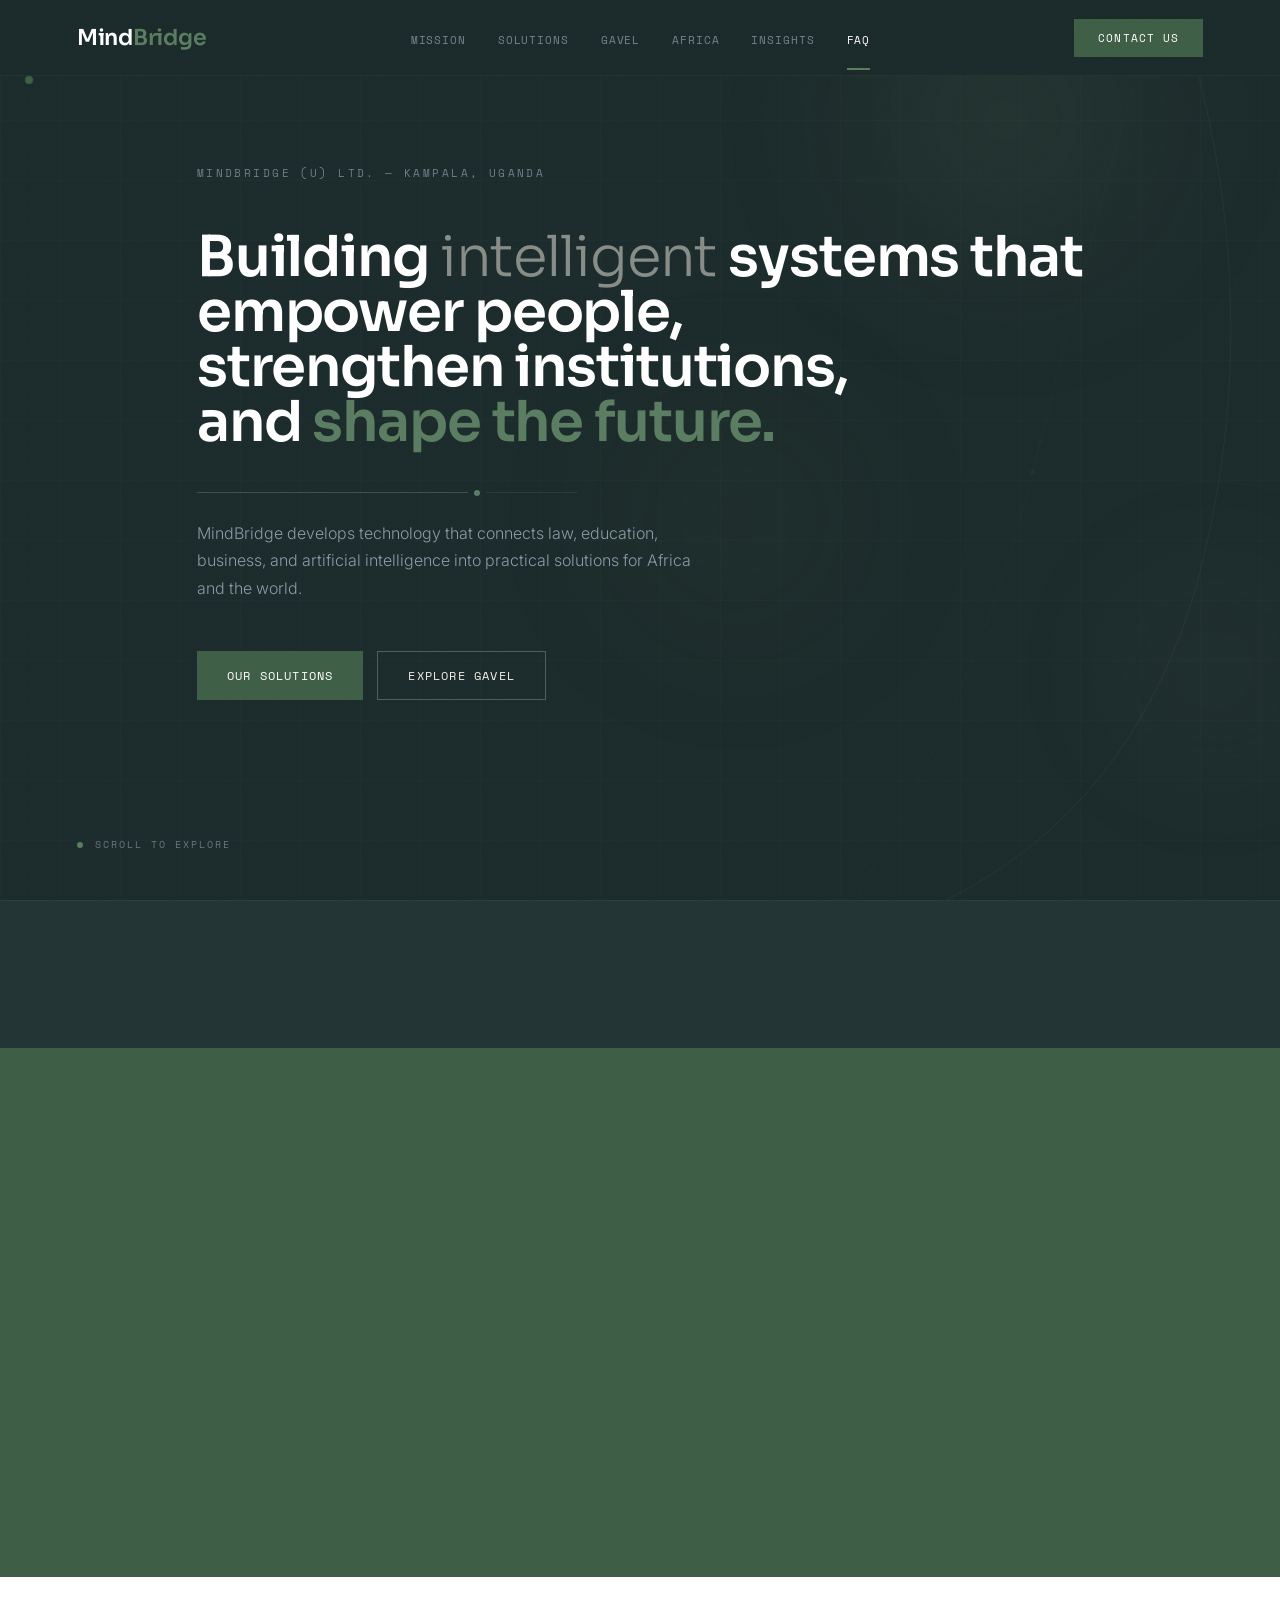
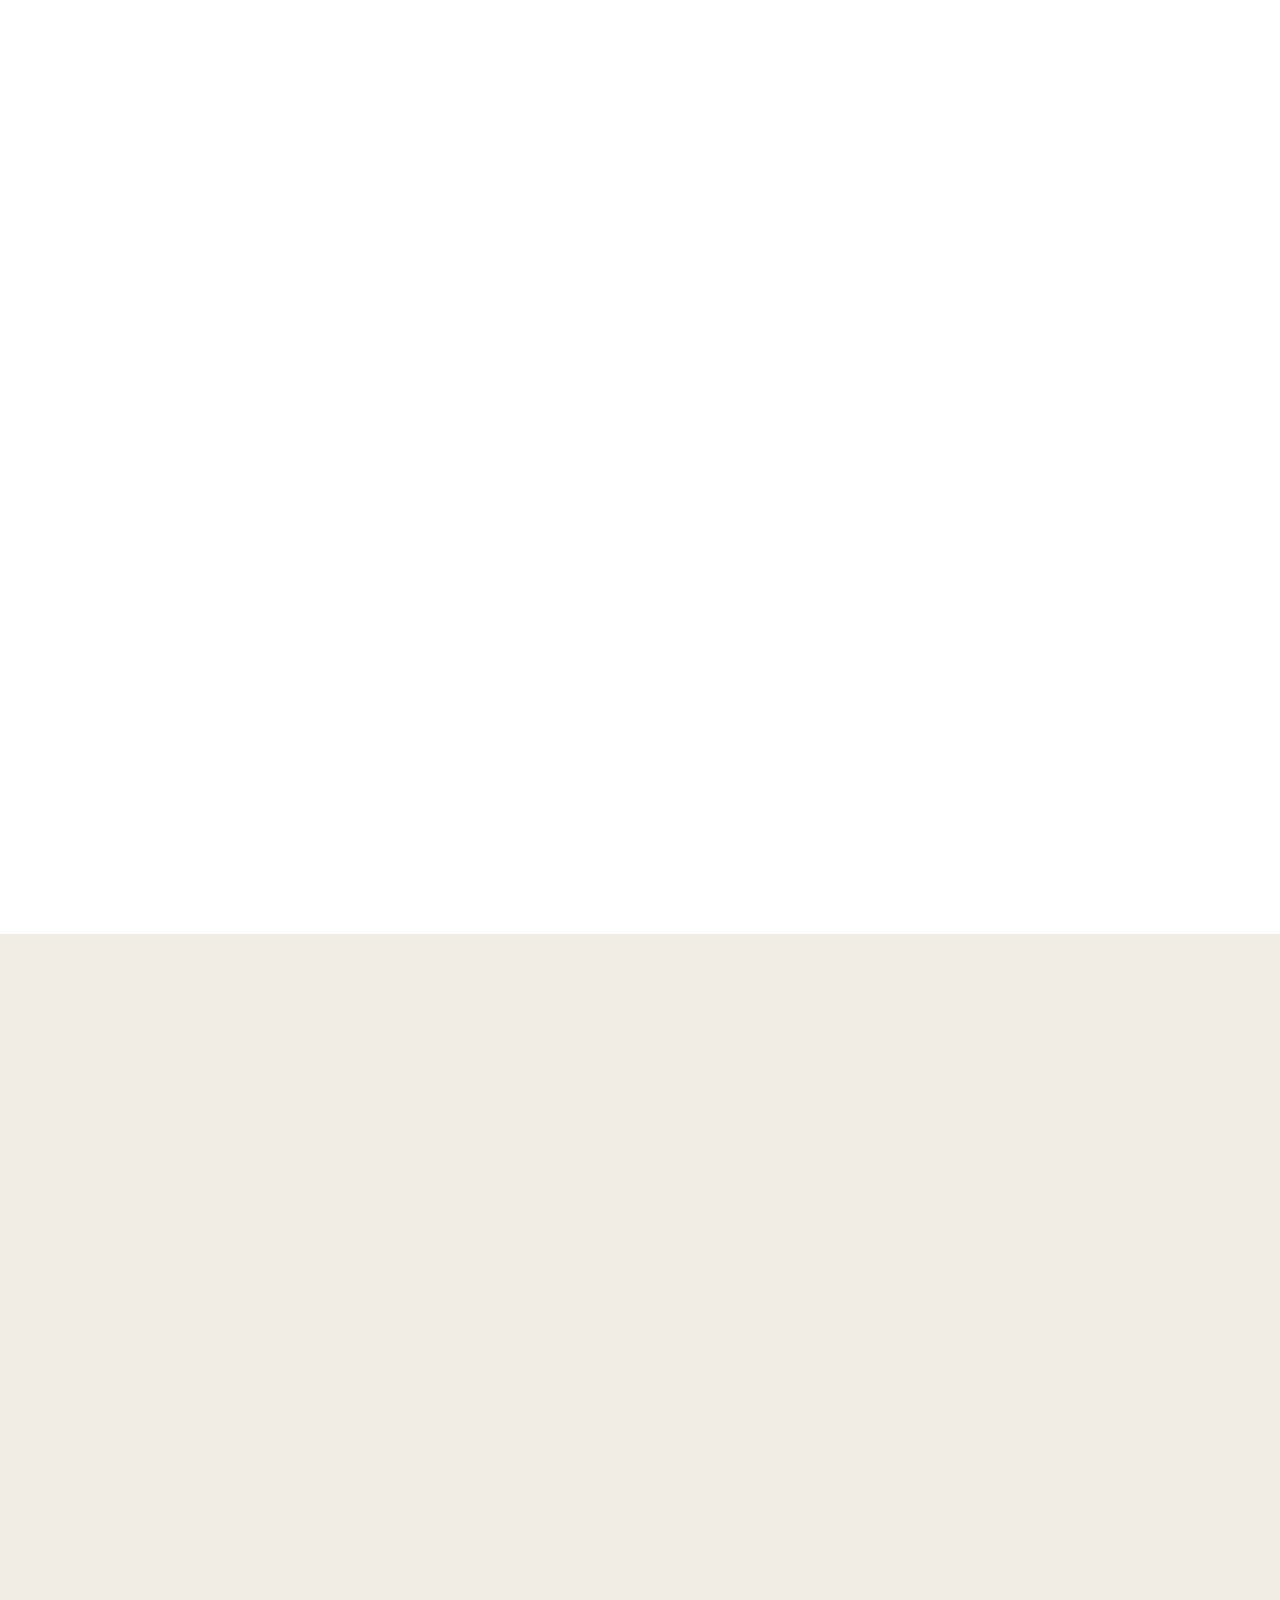
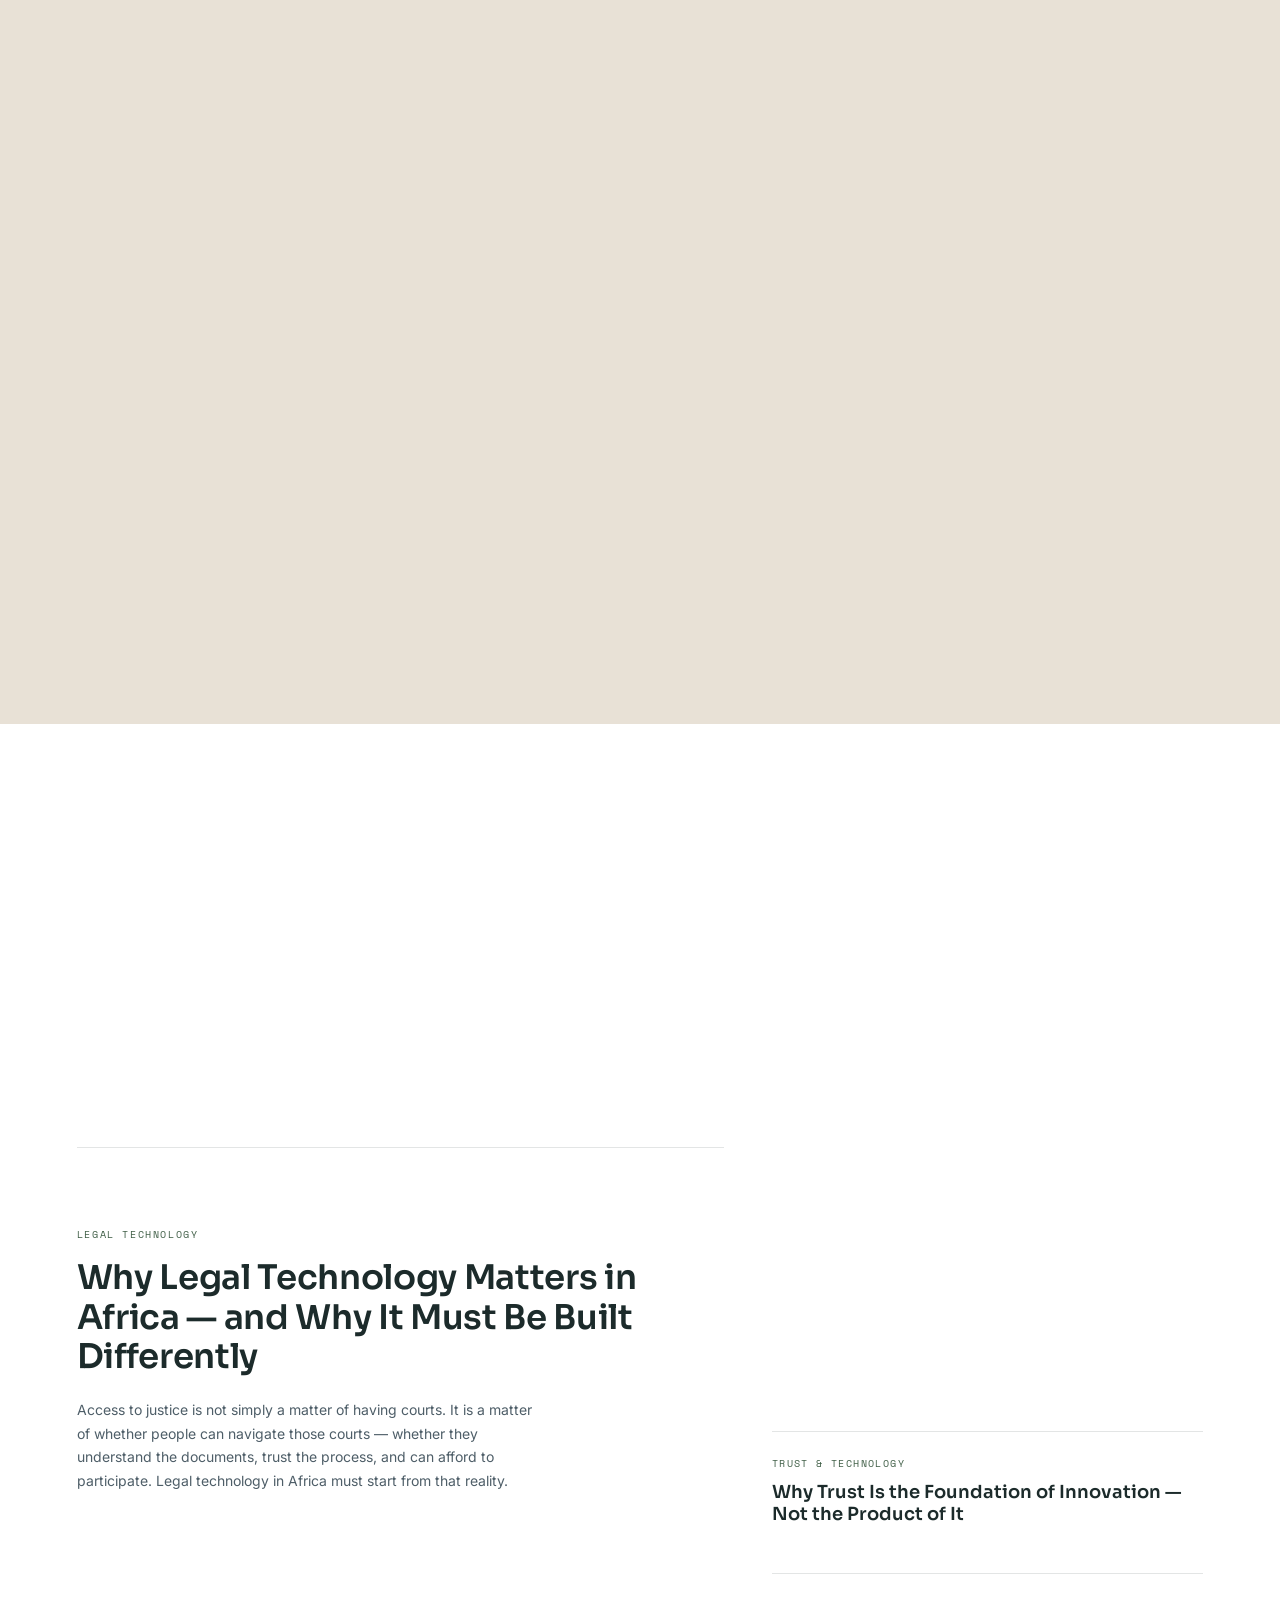
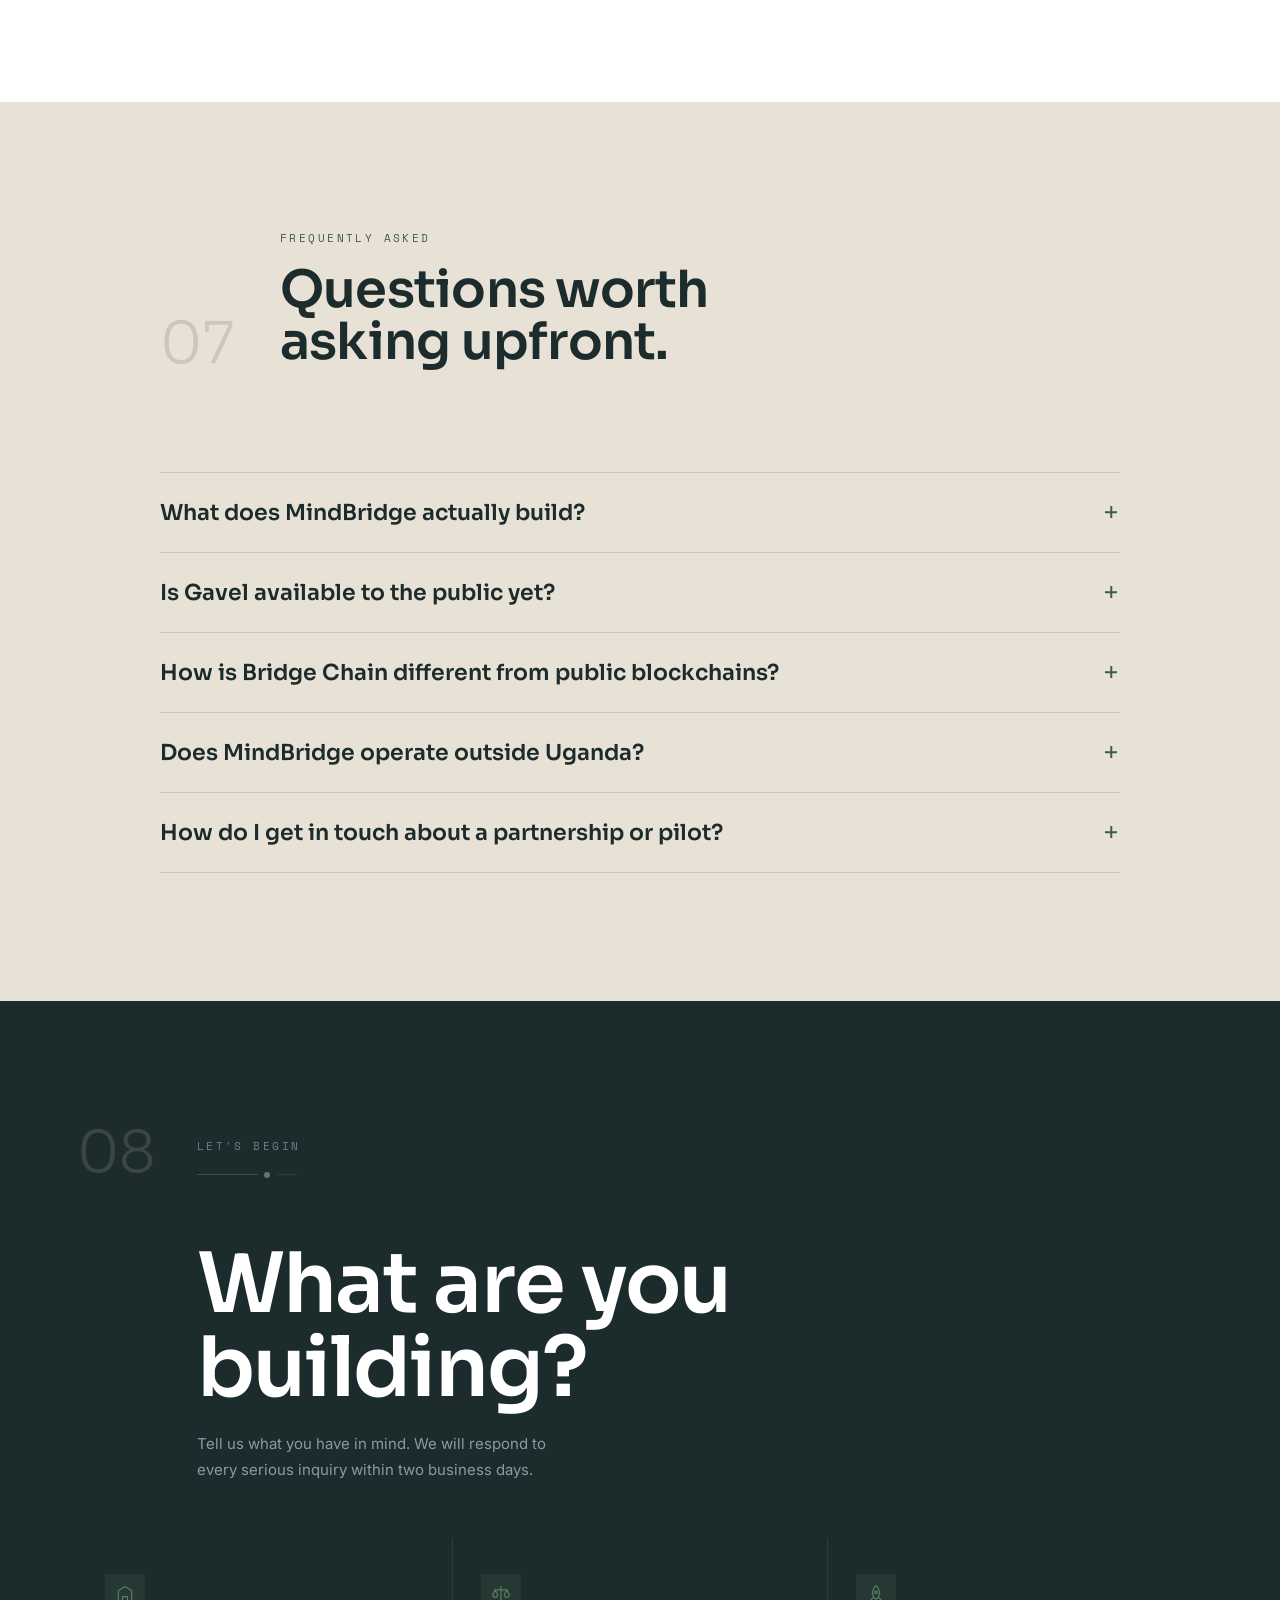
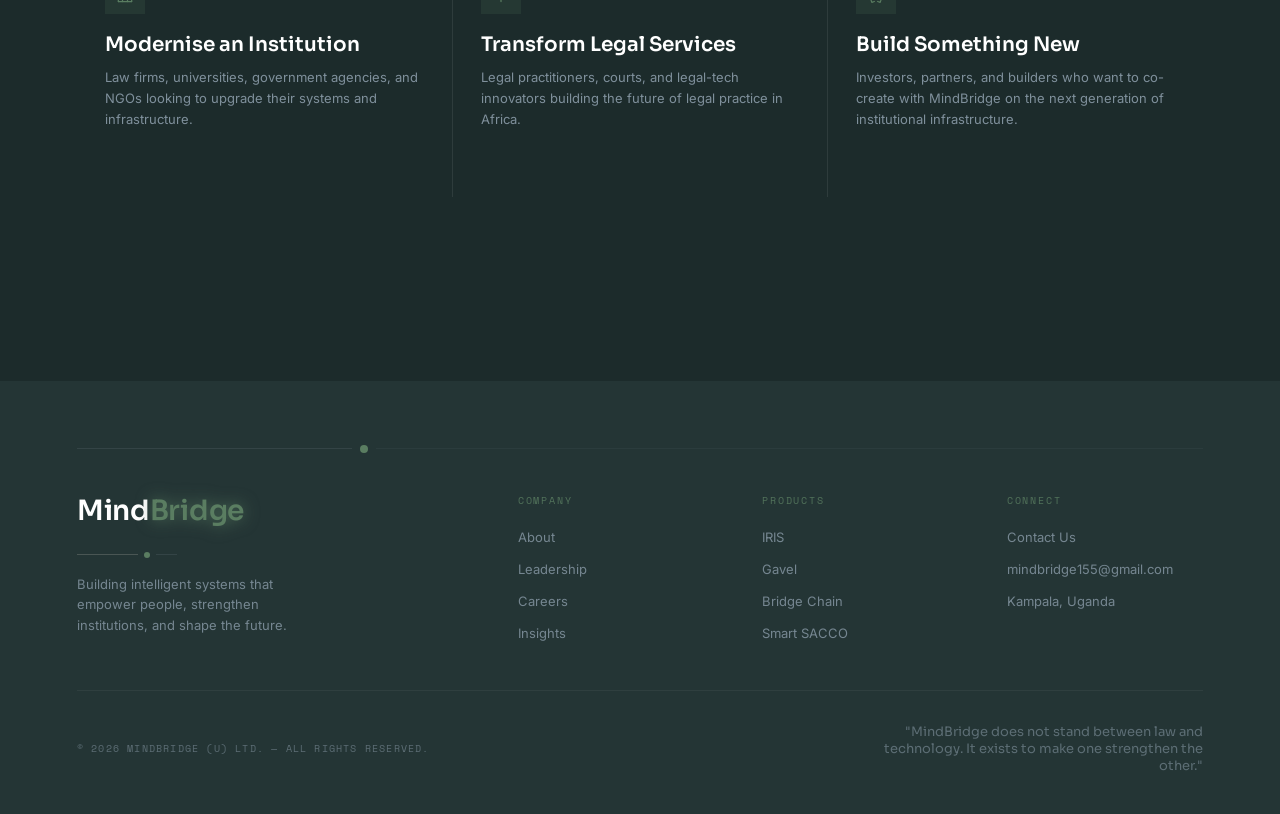
==== commit 99116a10: "Update footer copyright year to 2026 Also serves as a test push to confirm Hostinger auto-deploy fir" ====
--- a/index.html
+++ b/index.html
@@ -625,7 +625,7 @@
       </div>
     </div>
     <div class="footer-bottom">
-      <div class="f-copy">© 2025 MindBridge (U) Ltd. — All rights reserved.</div>
+      <div class="f-copy">© 2026 MindBridge (U) Ltd. — All rights reserved.</div>
       <div class="f-principle">"MindBridge does not stand between law and technology. It exists to make one strengthen the other."</div>
     </div>
   </div>
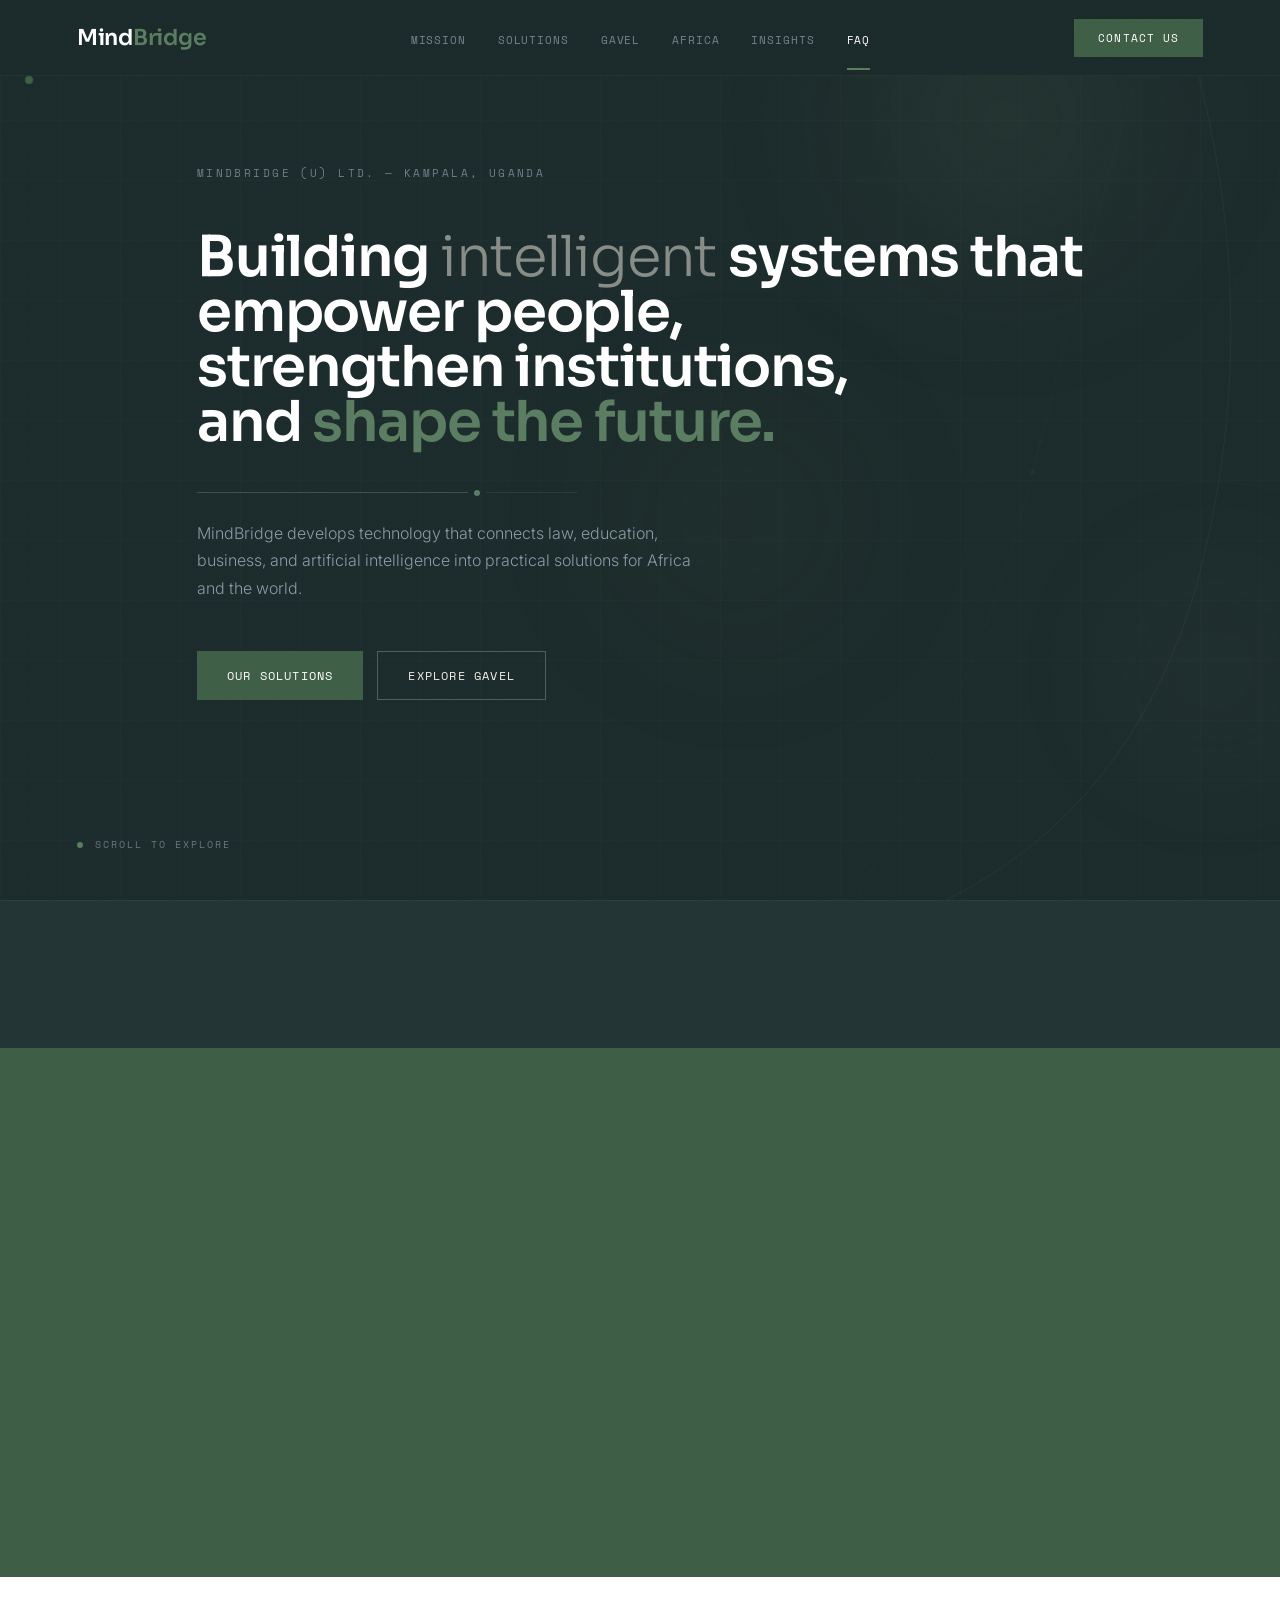
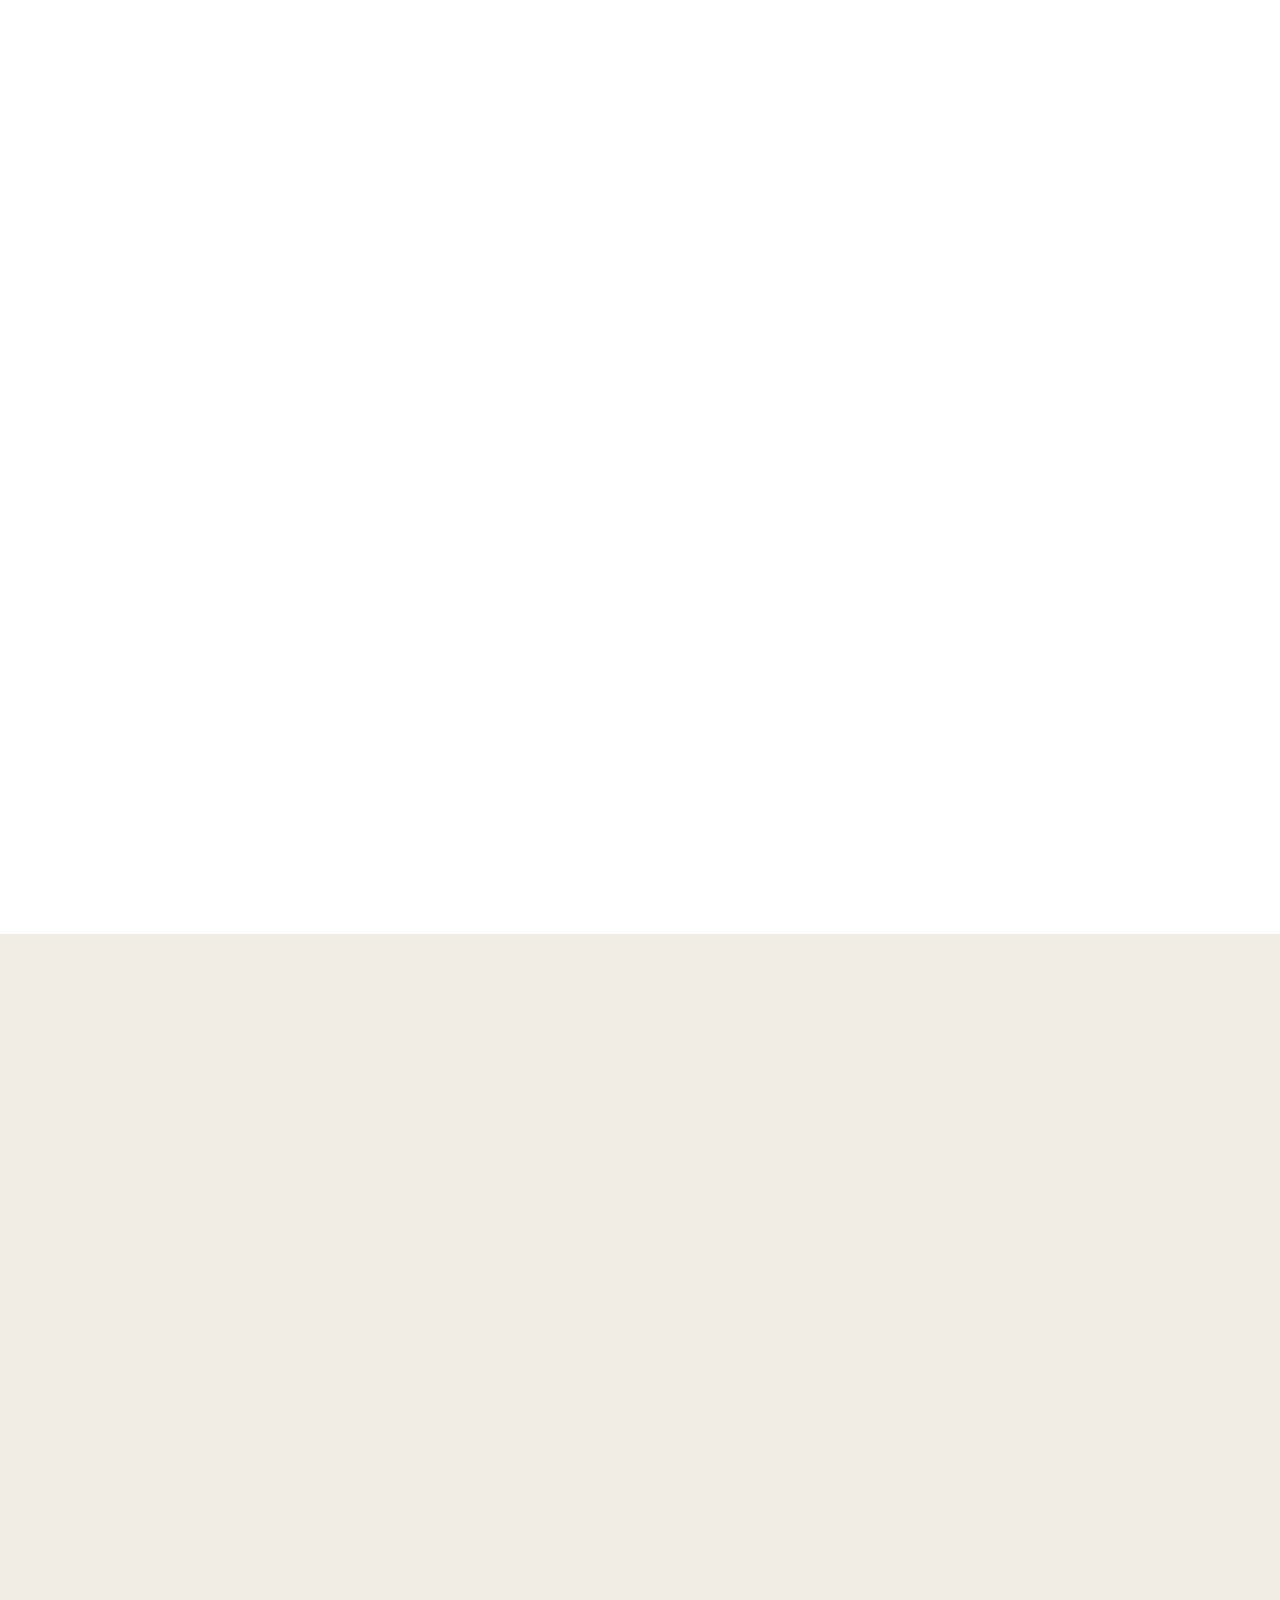
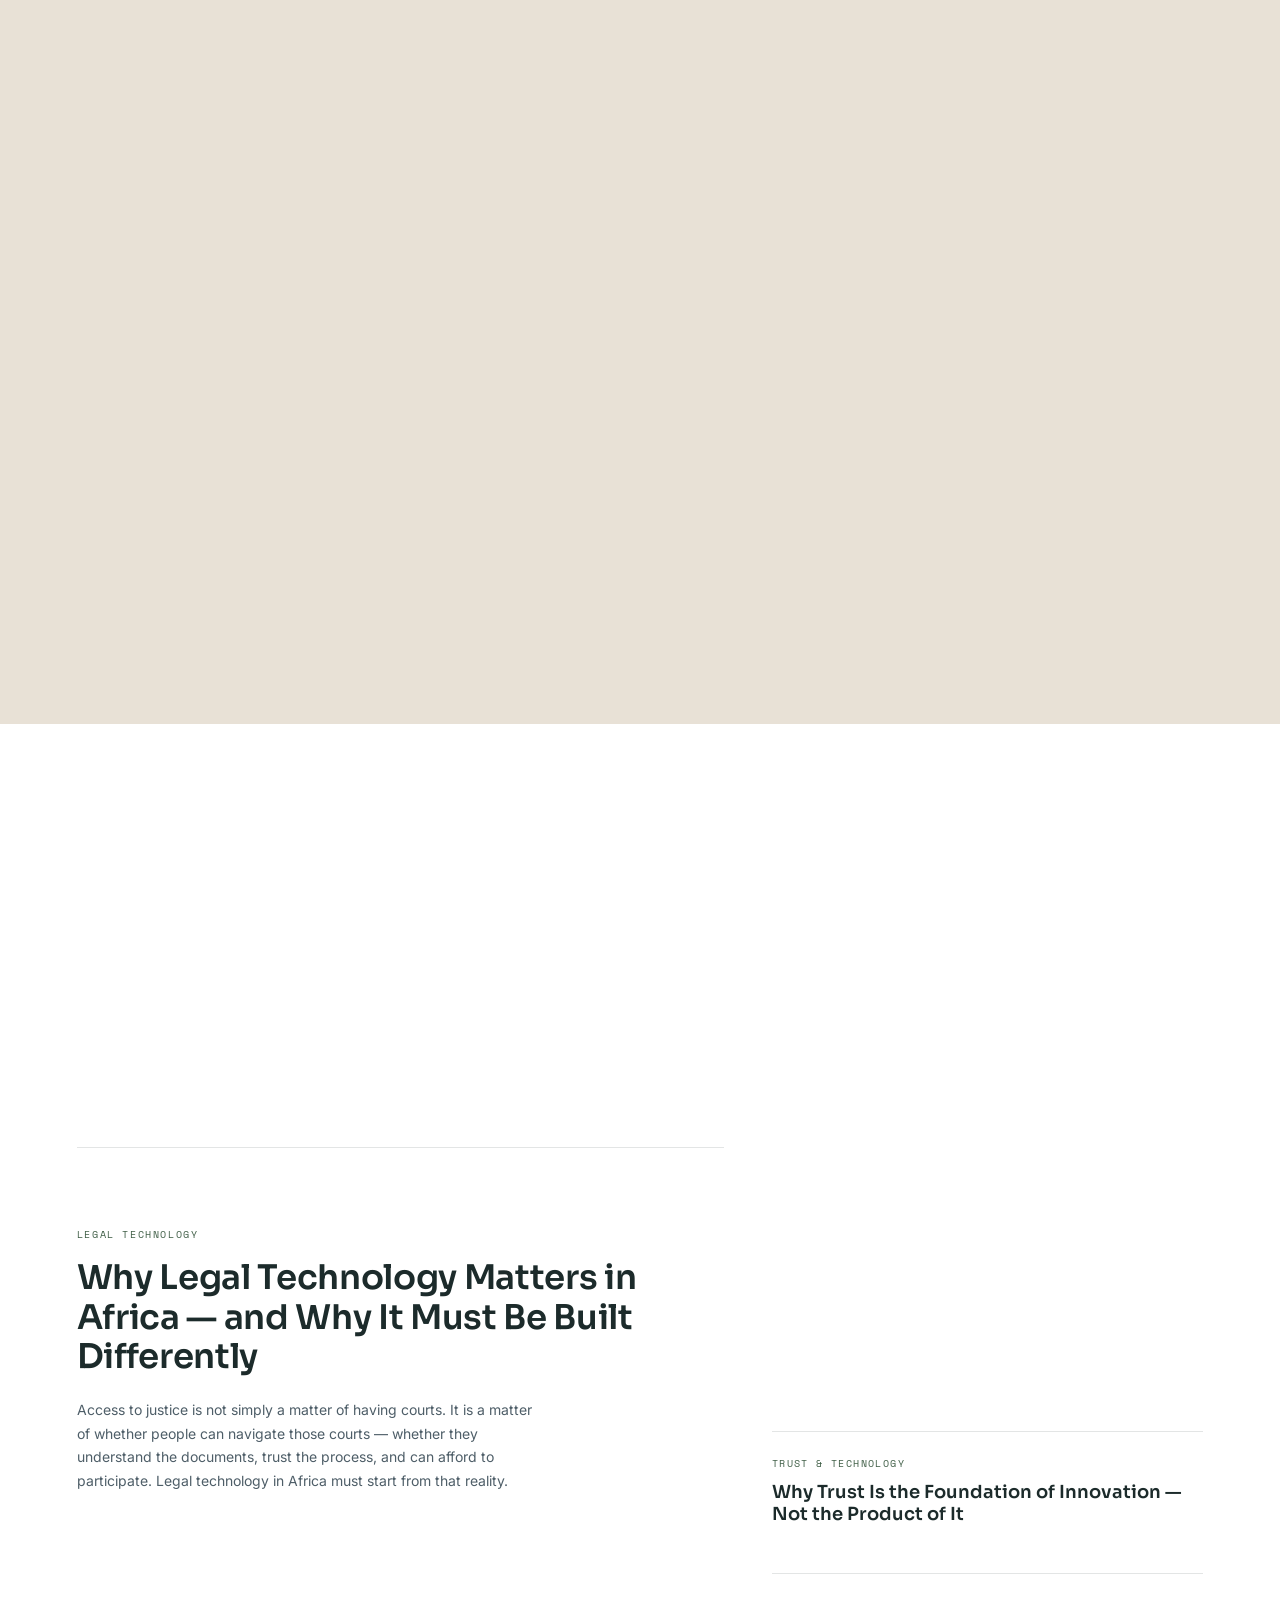
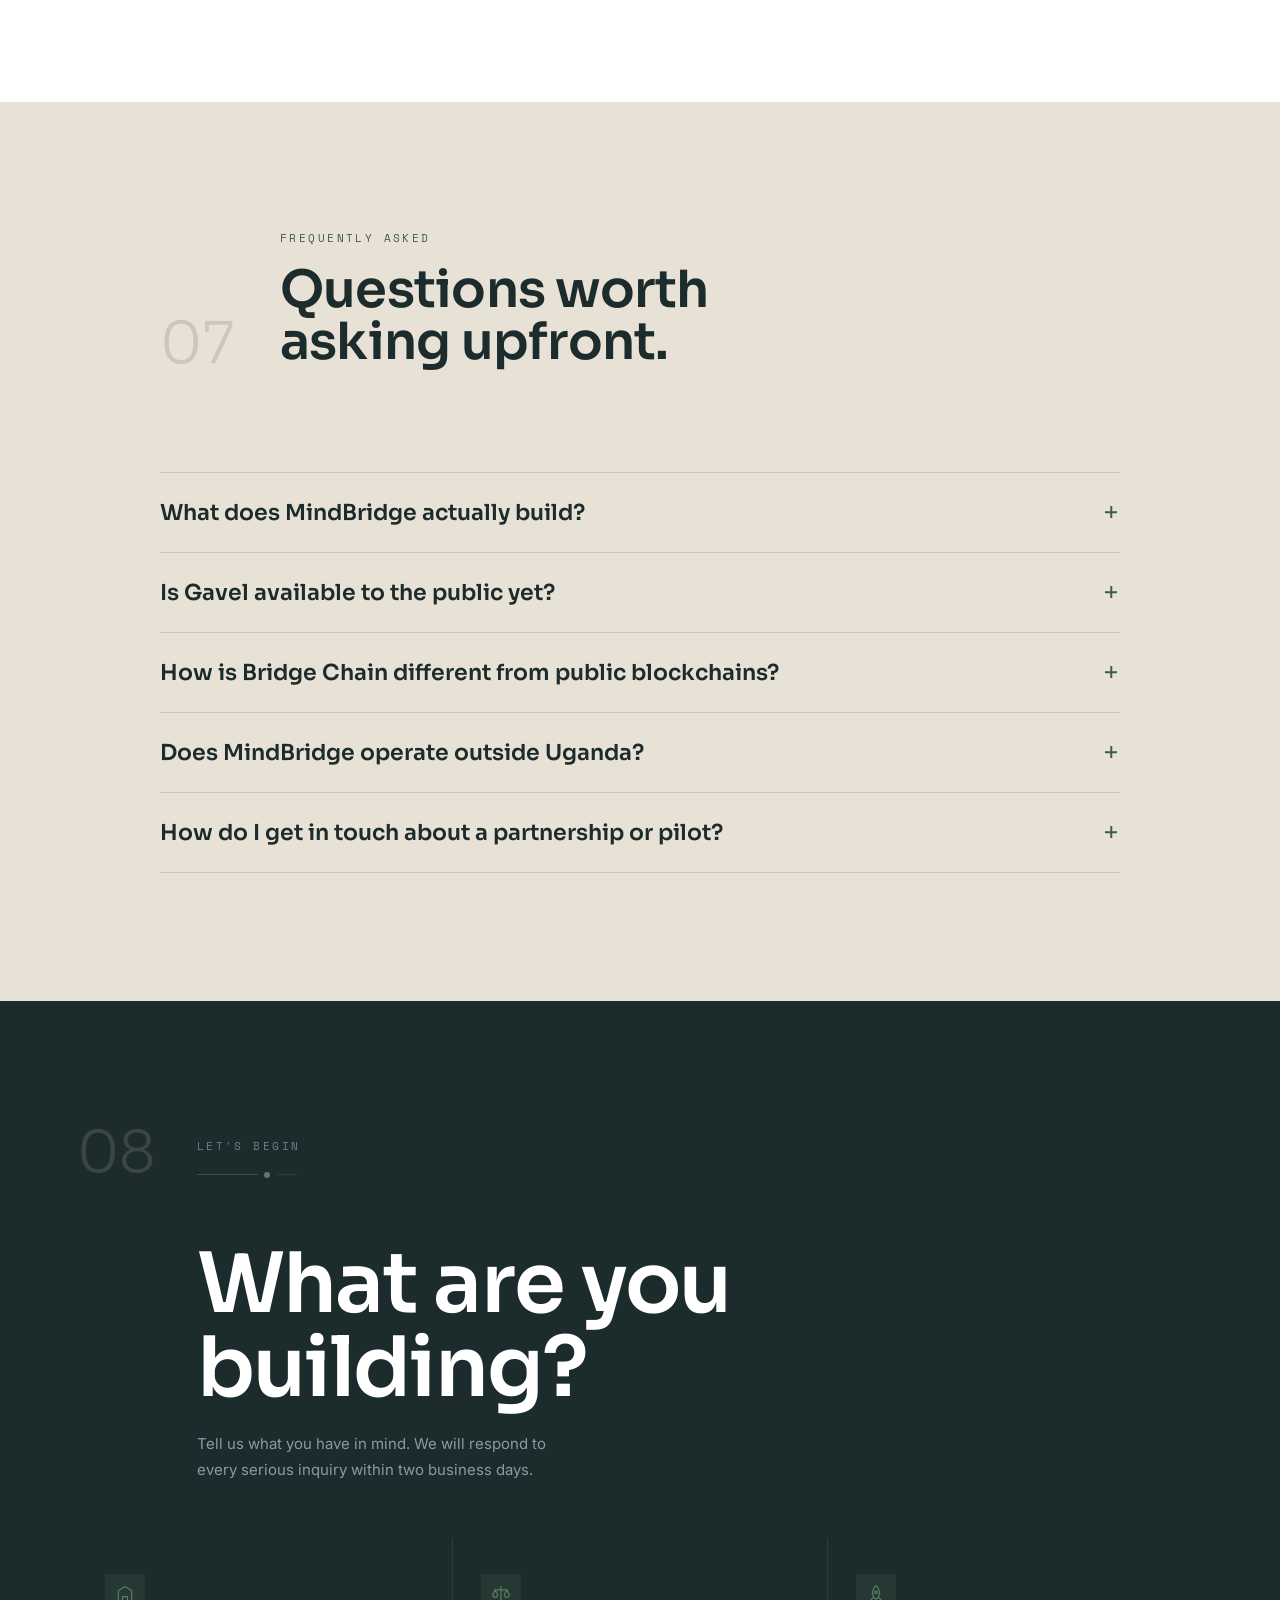
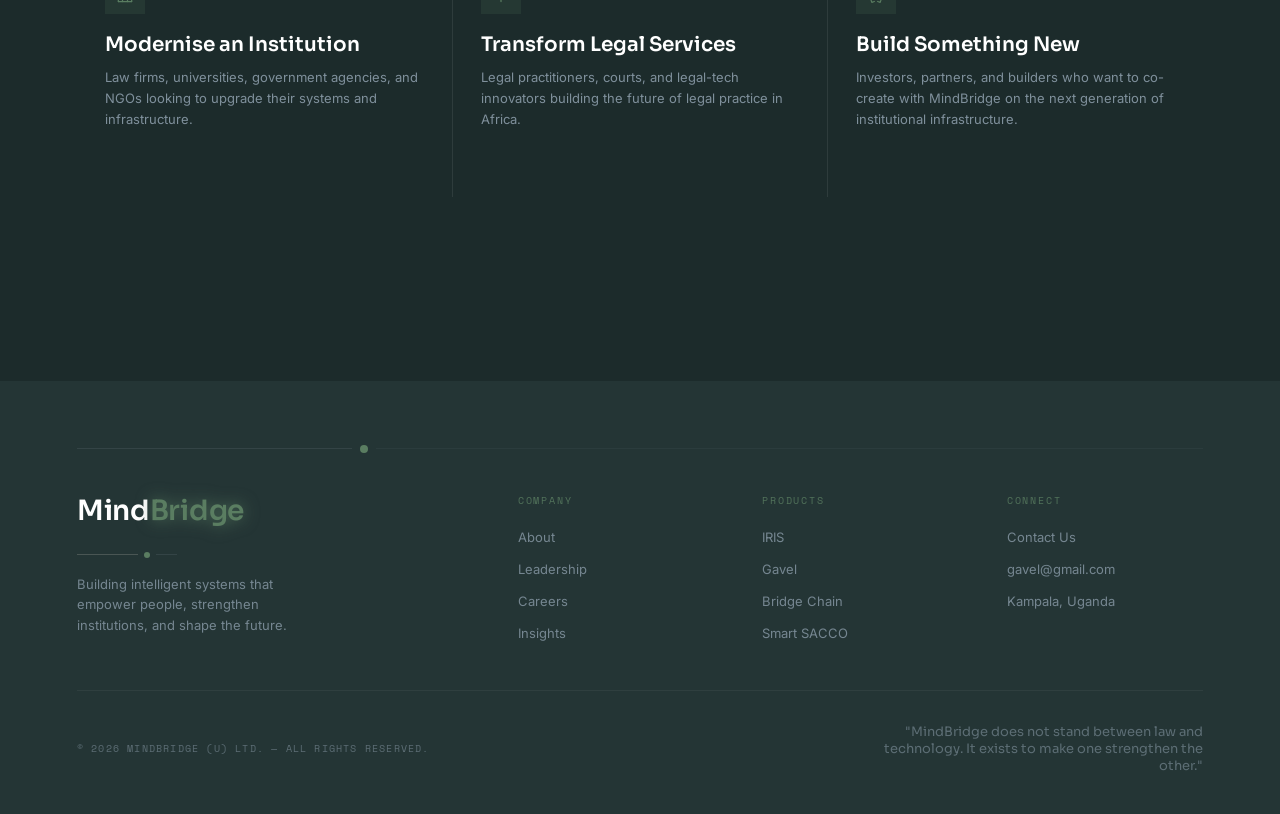
==== commit b887f756: "Update footer contact email to gavel@gmail.com" ====
--- a/index.html
+++ b/index.html
@@ -619,7 +619,7 @@
         <div class="f-col-h">Connect</div>
         <ul>
           <li><a href="#contact">Contact Us</a></li>
-          <li><a href="mailto:mindbridge155@gmail.com">mindbridge155@gmail.com</a></li>
+          <li><a href="mailto:gavel@gmail.com">gavel@gmail.com</a></li>
           <li><span>Kampala, Uganda</span></li>
         </ul>
       </div>
